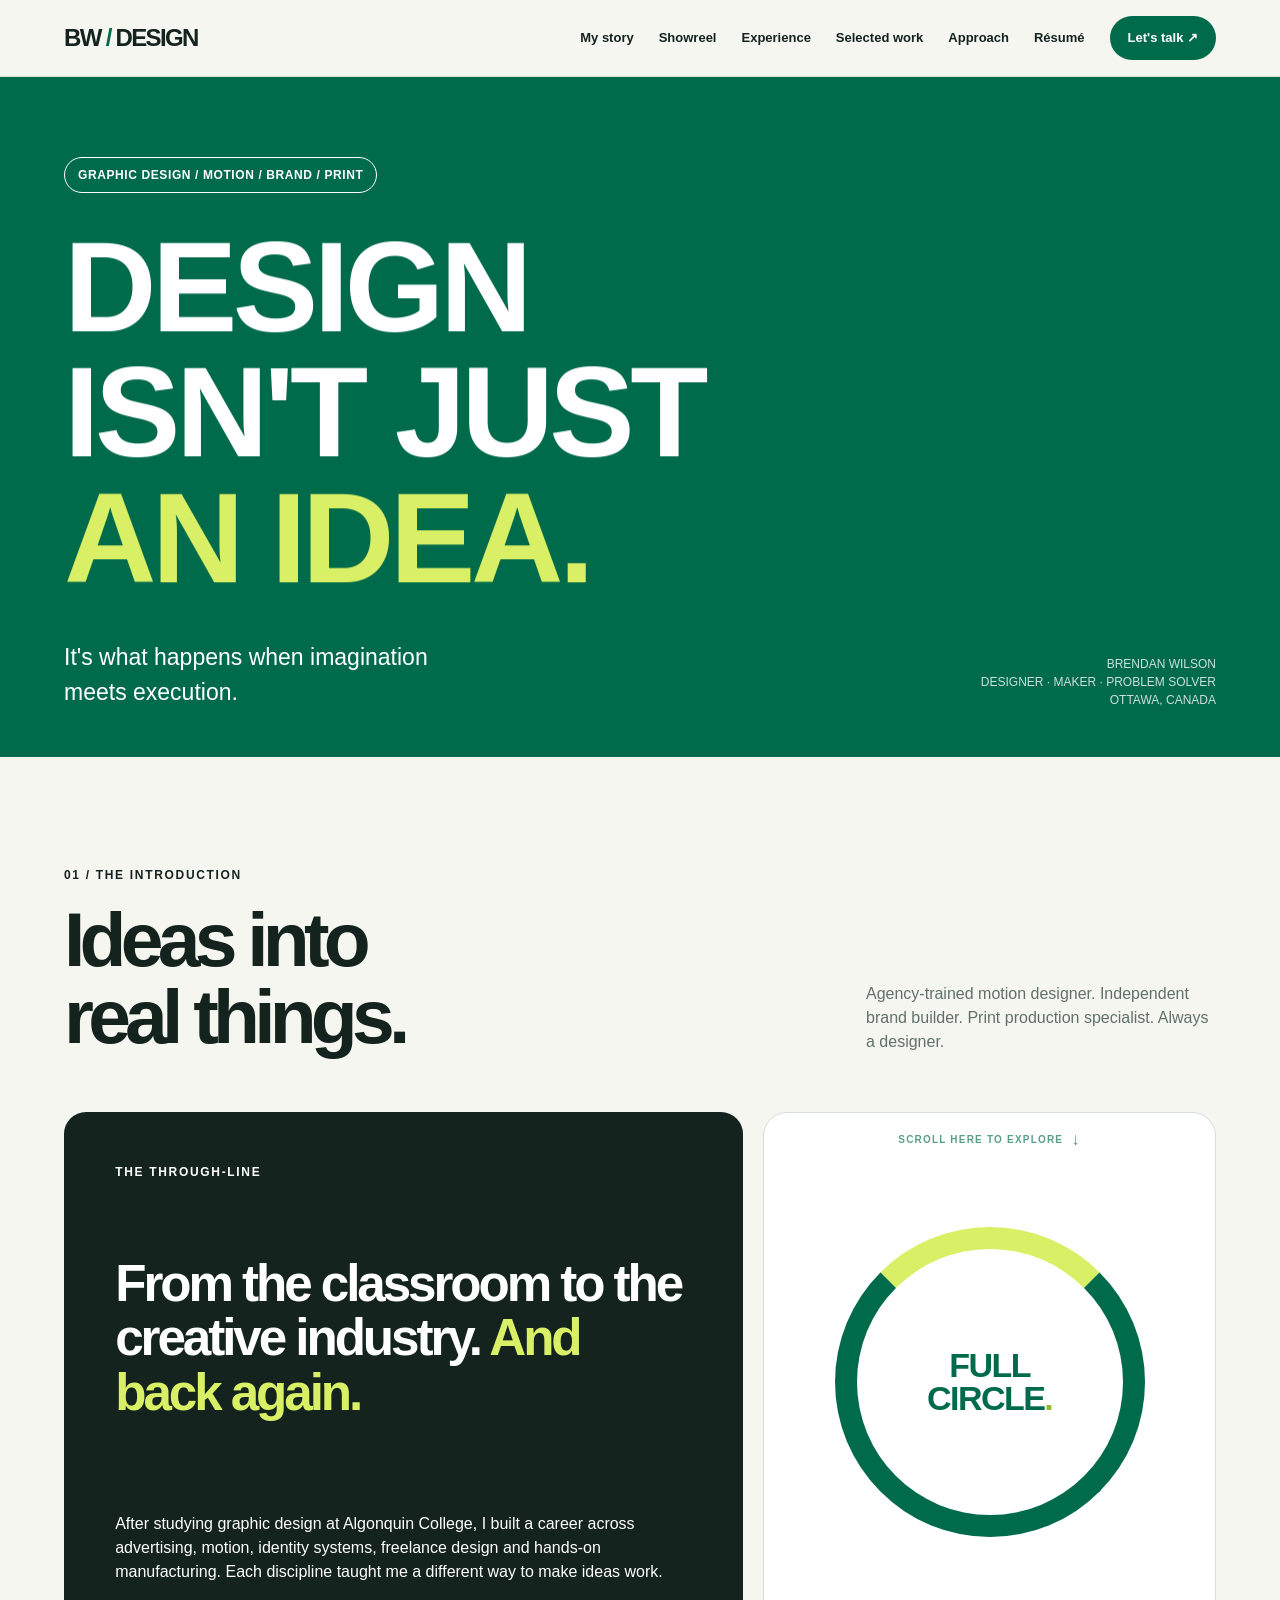
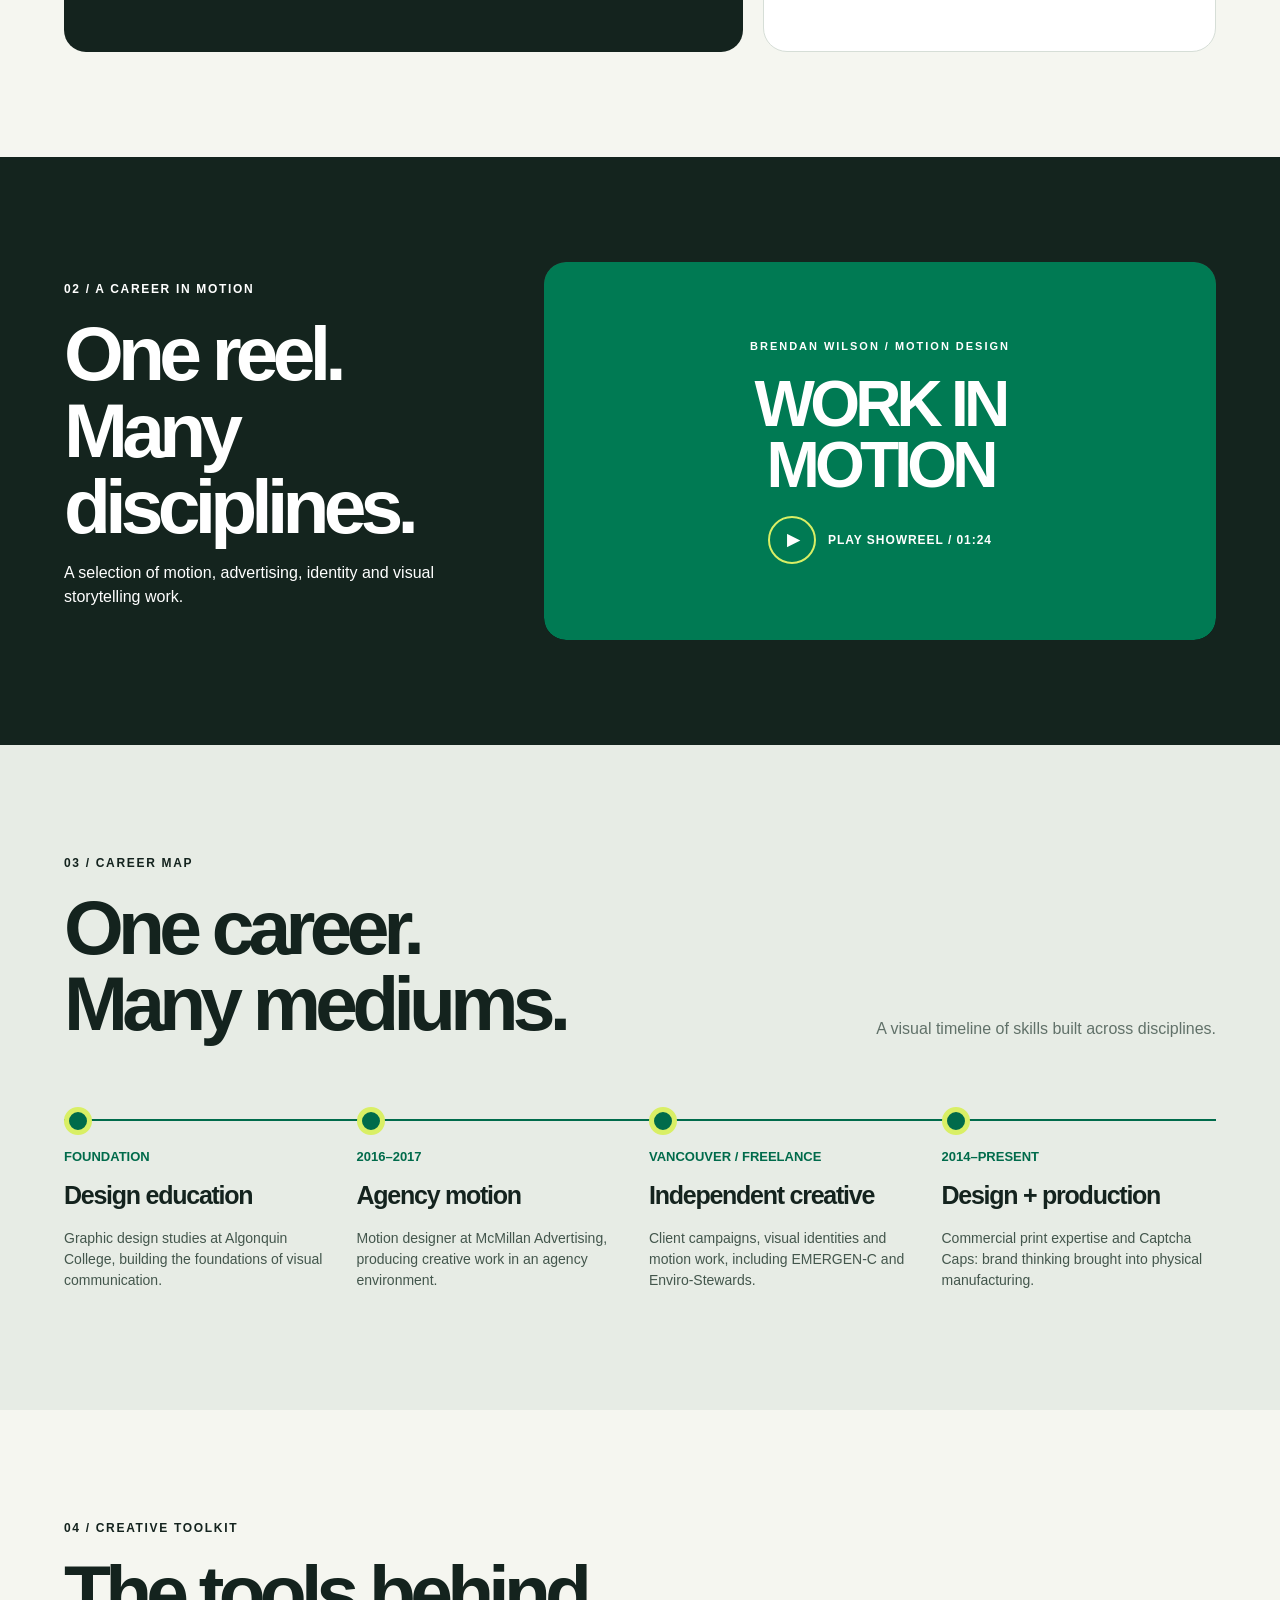
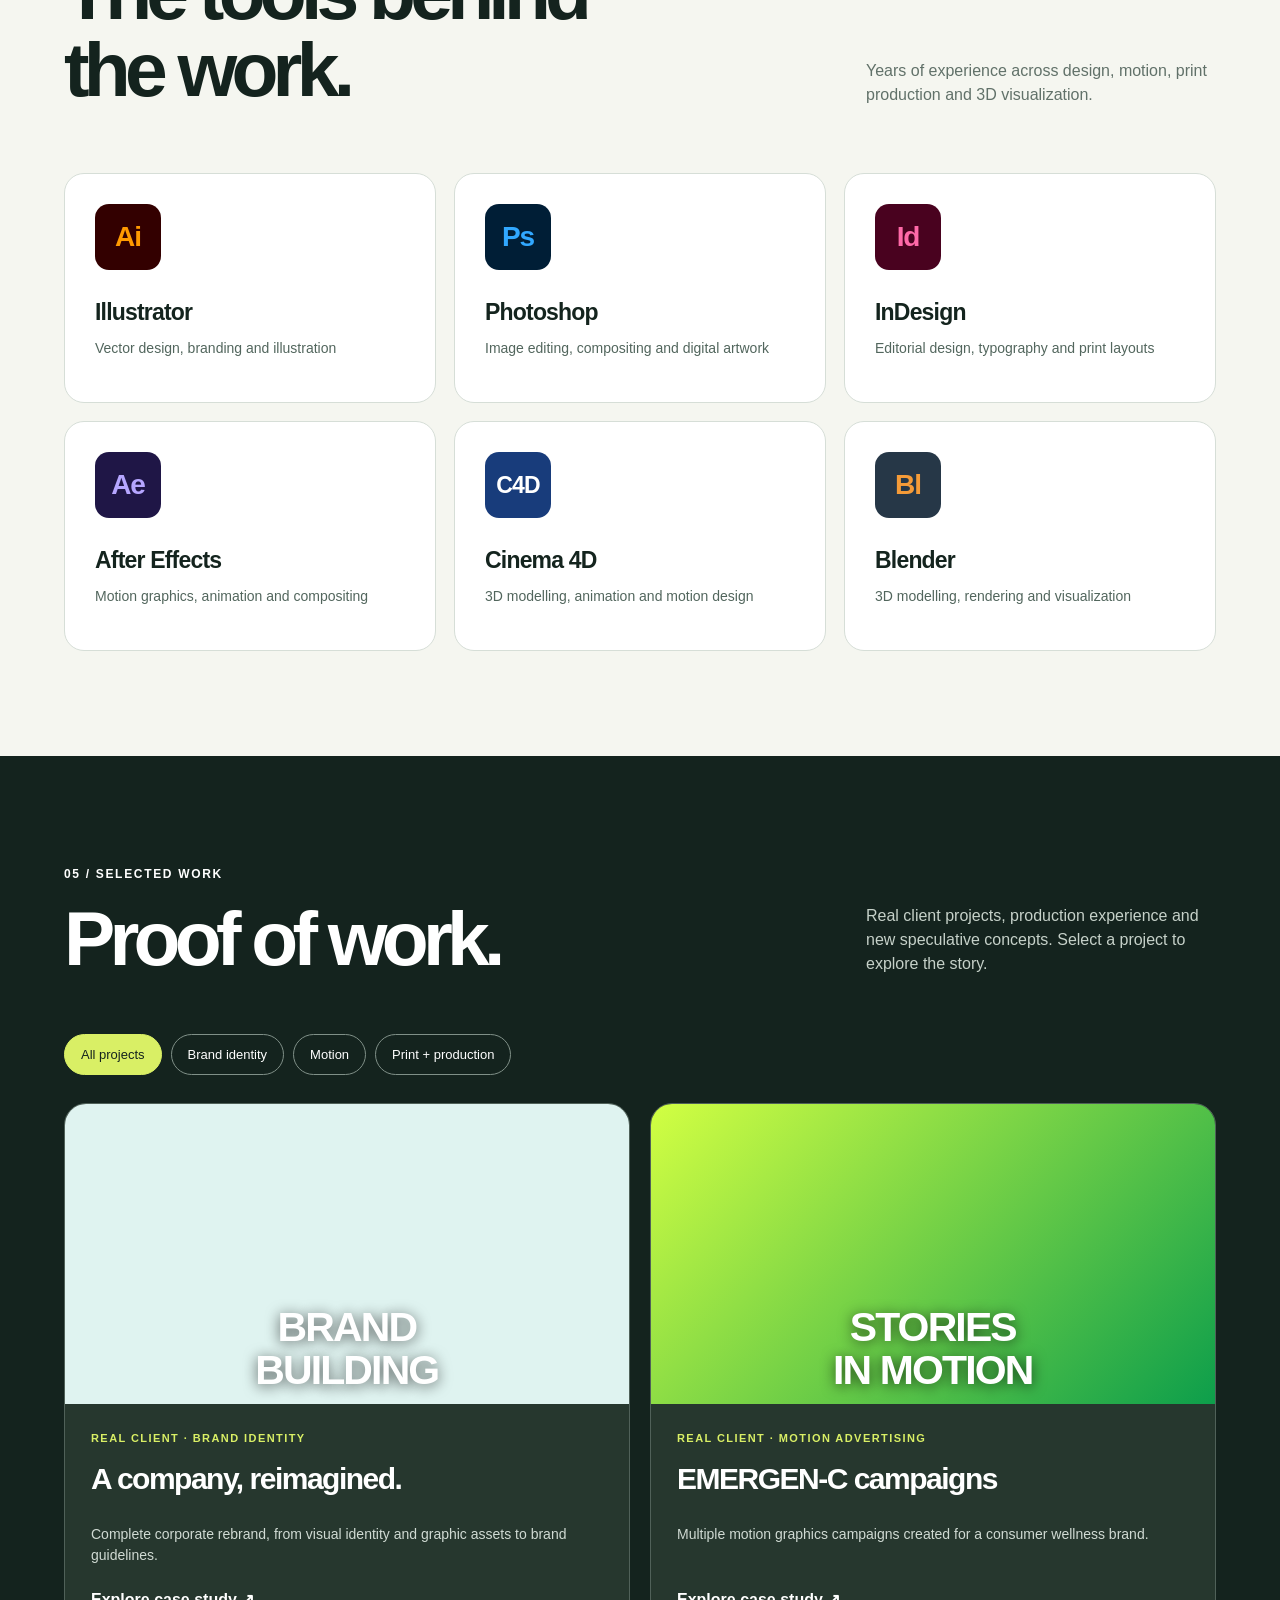
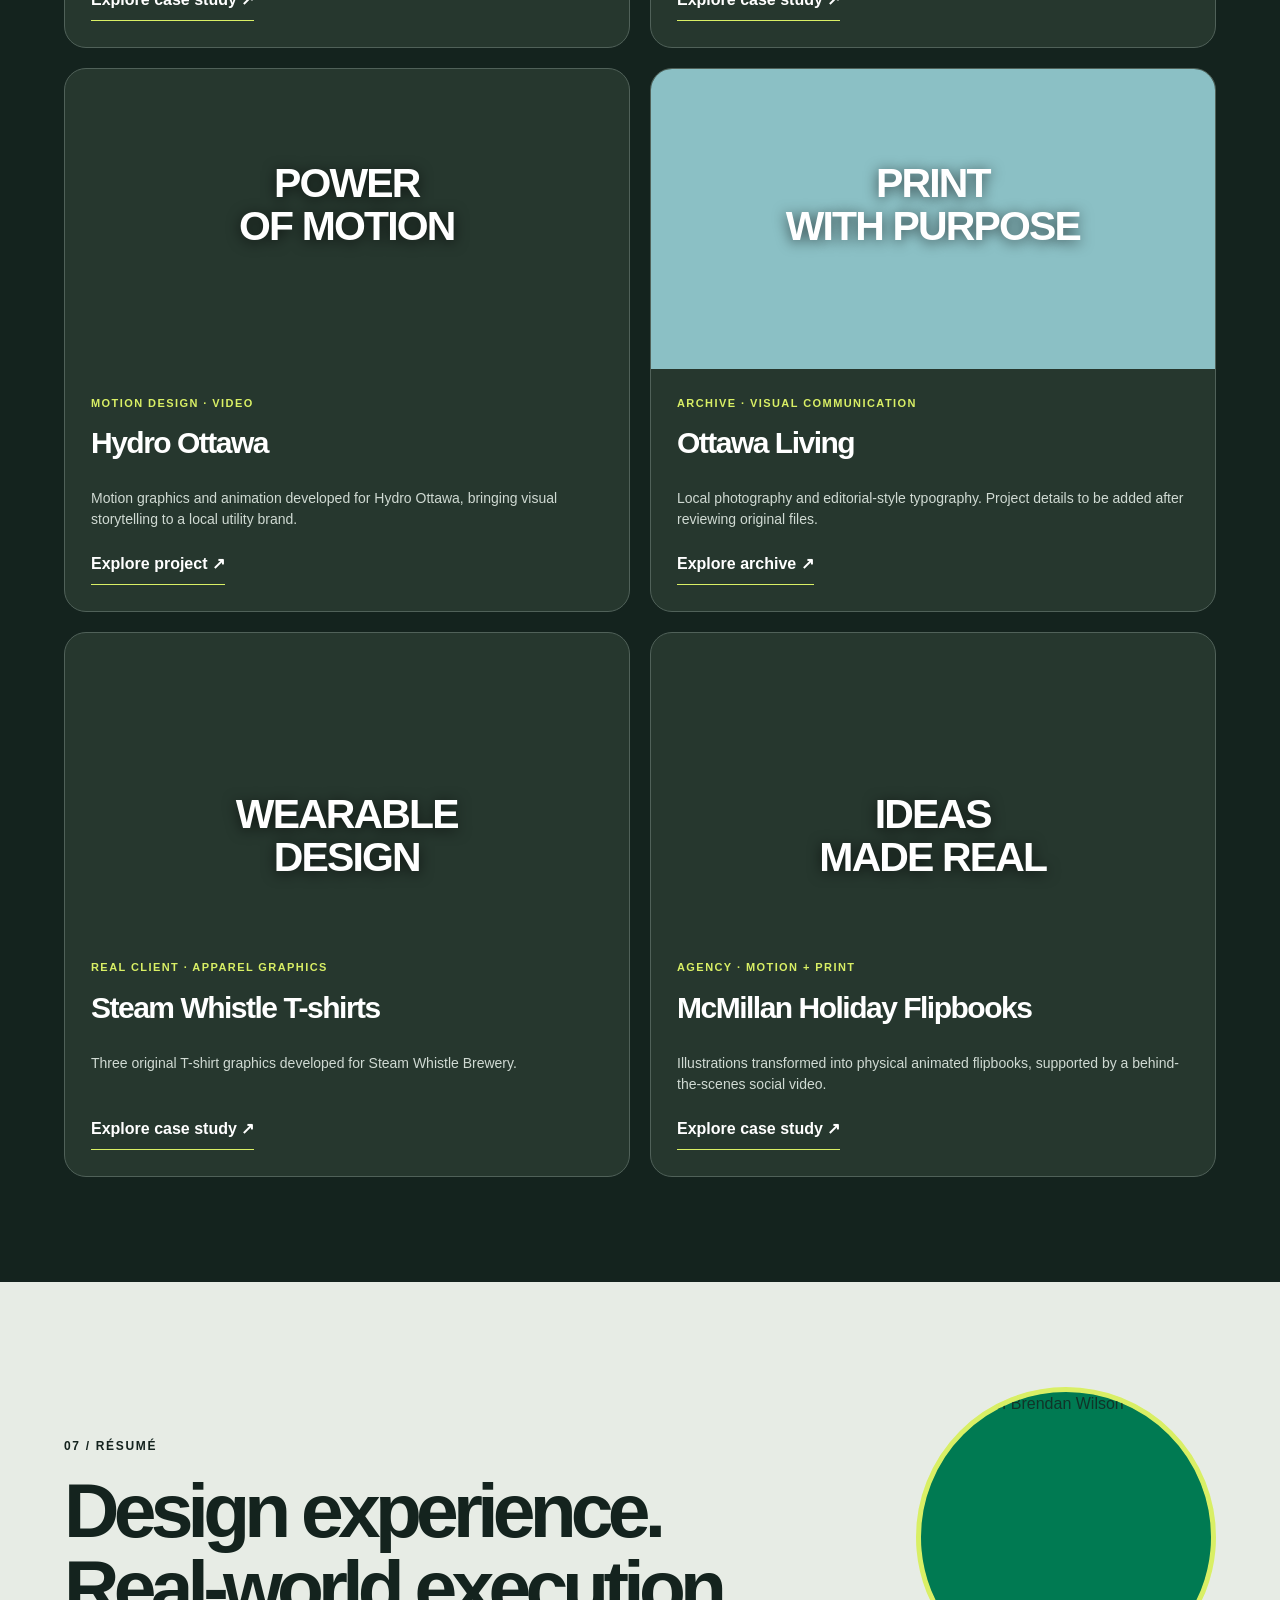
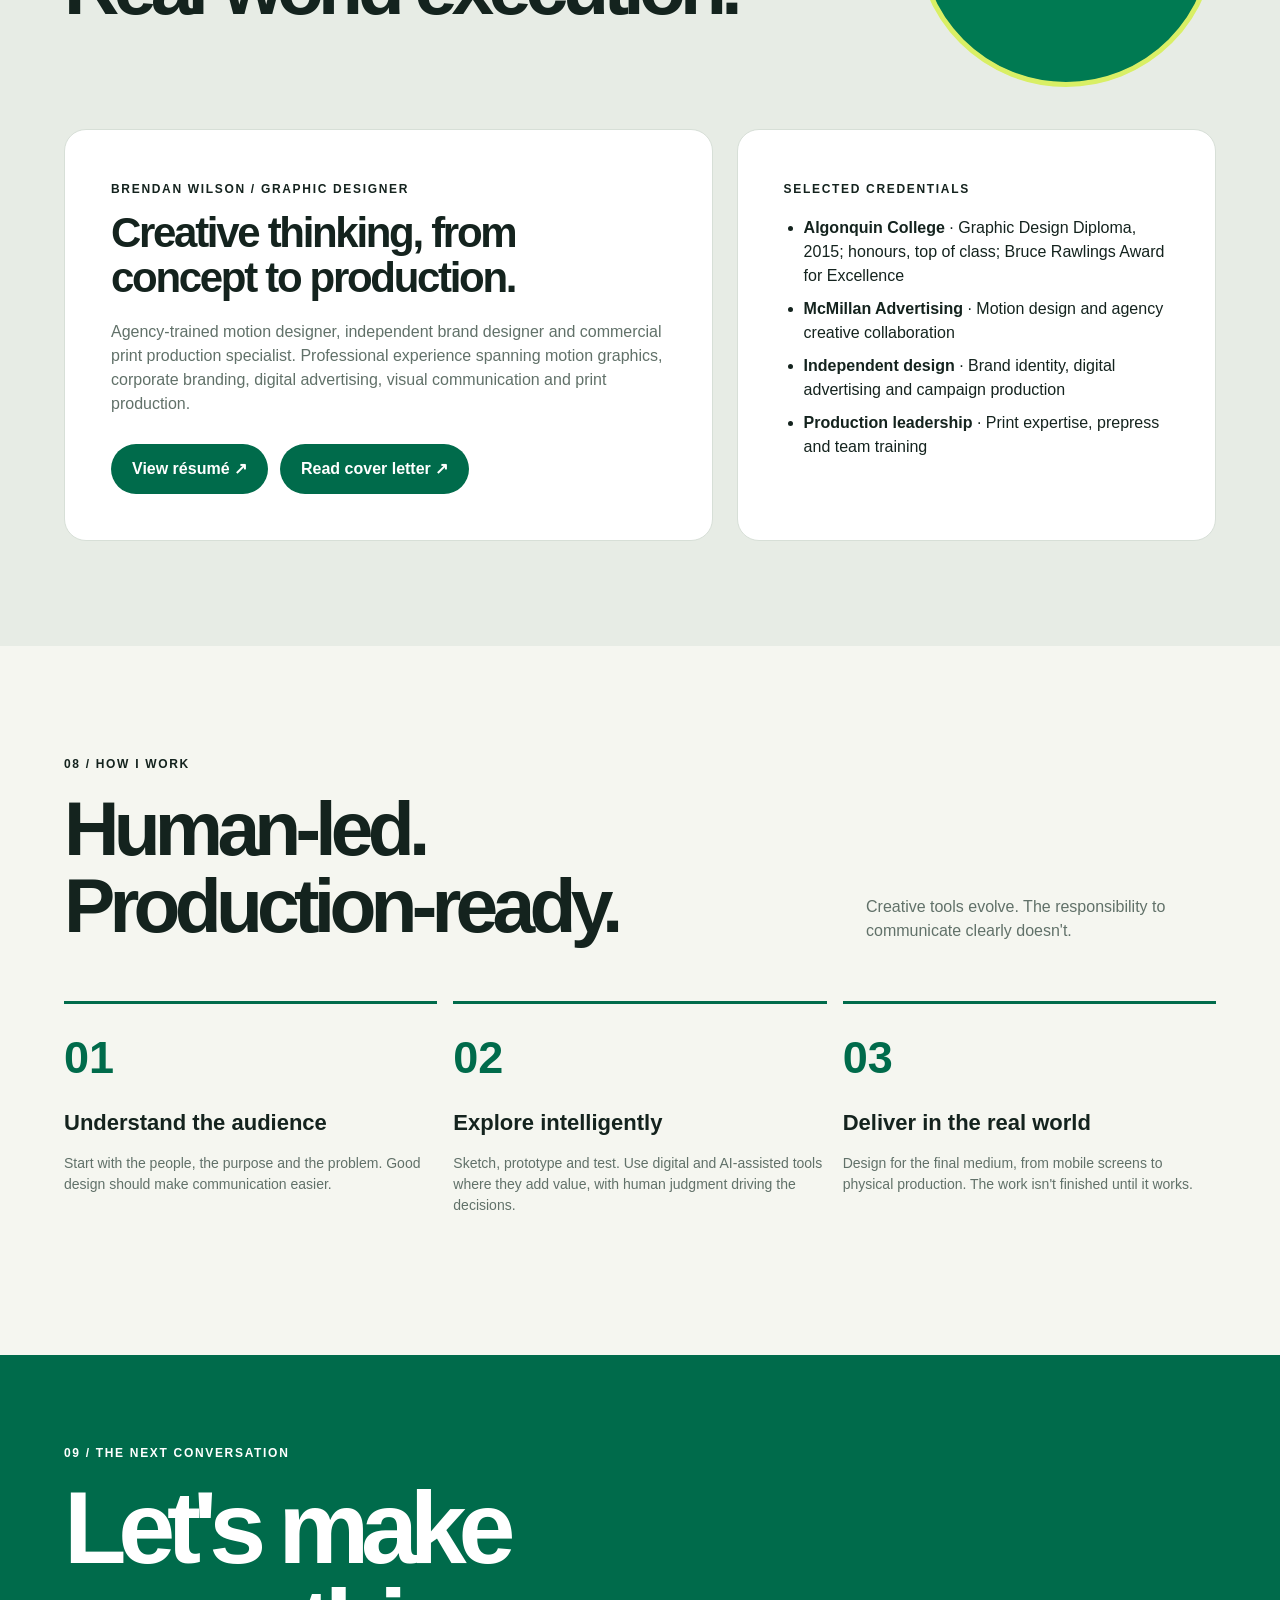
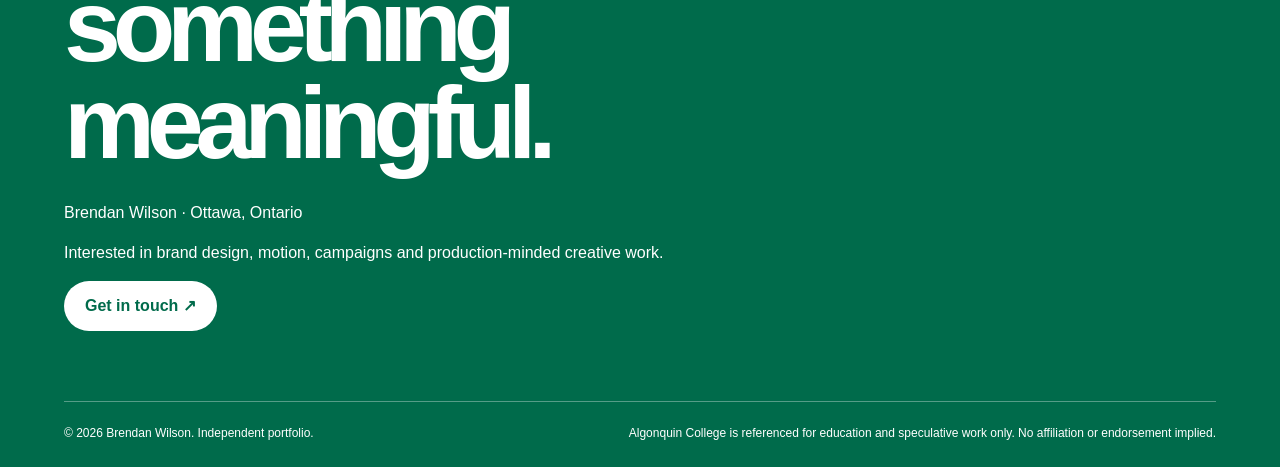
==== index.html @ e52188c5 "Add files via upload" ====
<!DOCTYPE html>
<html lang="en">
 <head>
  <meta charset="utf-8"/>
  <meta content="width=device-width,initial-scale=1" name="viewport"/>
  <meta content="#006b4b" name="theme-color"/>
  <meta content="Brendan Wilson &mdash; graphic design, brand identity, motion and print production portfolio." name="description"/>
  <title>
   Brendan Wilson | Design in Practice
  </title>
  <link href="css/styles.css" rel="stylesheet"/>
 </head>
 <body>
  <a class="skip" href="#main">
   Skip to content
  </a>
  <header>
   <nav aria-label="Main navigation" class="wrap">
    <a class="wordmark" href="#top">
     BW
     <span>
      /
     </span>
     DESIGN
    </a>
    <button aria-controls="navlinks" aria-expanded="false" aria-label="Toggle navigation" class="menu" id="menu">
     ☰
    </button>
    <div class="navlinks" id="navlinks">
     <a href="#story">
      My story
     </a>
     <a href="#showreel">
      Showreel
     </a>
     <a href="#experience">
      Experience
     </a>
     <a href="#portfolio">
      Selected work
     </a>
     <a href="#approach">
      Approach
     </a>
     <a href="#resume">
      R&eacute;sum&eacute;
     </a>
     <a class="navcta" href="#contact">
      Let's talk &nearrow;
     </a>
    </div>
   </nav>
  </header>
  <main id="main">
   <section class="hero" id="top">
    <div class="wrap">
     <div>
      <span class="pill">
       GRAPHIC DESIGN / MOTION / BRAND / PRINT
      </span>
      <h1>
       DESIGN
       <br/>
       ISN'T JUST
       <br/>
       <em>
        AN IDEA.
       </em>
      </h1>
     </div>
     <div class="hero-bottom">
      <p>
       It's what happens when imagination<br>
       meets execution.
      </p>
      <p class="small">
       BRENDAN WILSON
       <br/>
       DESIGNER &middot; MAKER &middot; PROBLEM SOLVER
       <br/>
       OTTAWA, CANADA
      </p>
     </div>
    </div>
   </section>
   <section class="section" id="story">
    <div class="wrap">
     <div class="section-head">
      <div>
       <span class="eyebrow">
        01 / The introduction
       </span>
       <h2>
        Ideas into
        <br/>
        real things.
       </h2>
      </div>
      <p>
       Agency-trained motion designer. Independent brand builder. Print production specialist. Always a designer.
      </p>
     </div>
     <div class="intro-grid">
      <div class="statement">
       <span class="eyebrow">
        THE THROUGH-LINE
       </span>
       <h3>
        From the classroom to the creative industry.
        <strong>
         And back again.
        </strong>
       </h3>
       <p>
        After studying graphic design at Algonquin College, I built a career across advertising, motion, identity systems, freelance design and hands-on manufacturing. Each discipline taught me a different way to make ideas work.
       </p>
      </div>

<!-- FULL CIRCLE / ANIMATED CAREER WHEEL -->

<div class="career-wheel" id="career-wheel">

    
<div class="career-wheel-hint">
  <span>SCROLL HERE TO EXPLORE</span>
  <span aria-hidden="true">↓</span>
</div>


  <div class="career-wheel-graphic">

    <div class="career-wheel-ring" id="career-wheel-ring"></div>

    <div class="career-wheel-centre">
      <span>FULL</span>
      <span>CIRCLE<span class="wheel-dot">.</span></span>
    </div>

  </div>

  <div class="career-wheel-stat stat-one">
    <strong>20+</strong>
    <span>Years in commercial<br>print production</span>
  </div>

  <div class="career-wheel-stat stat-two">
    <strong>10+</strong>
    <span>Years of motion design<br>and visual storytelling</span>
  </div>

  <div class="career-wheel-stat stat-three">
    <strong>360°</strong>
    <span>From creative concept<br>to finished object</span>
  </div>

</div>

     </div>
    </div>
   </section>
   <section class="section reel-section" id="showreel">
    <div class="wrap reel-grid">
     <div>
      <span class="eyebrow">
       02 / A career in motion
      </span>
      <h2>
       One reel.
       <br/>
       Many disciplines.
      </h2>
      <p>
       A selection of motion, advertising, identity and visual<br>
       storytelling work.
      </p>
     </div>


<div class="reel-player" id="reel-player">

  <video
    id="showreel-video"
    controls
    playsinline
    preload="metadata"
  >
    <source src="assets/showreel/showreel.mp4" type="video/mp4">
    Your browser does not support HTML5 video.
  </video>

  <button
    class="reel-cover"
    id="reel-cover"
    type="button"
    aria-label="Play Brendan Wilson showreel"
    onclick="
      const video = document.getElementById('showreel-video');
      video.play();
      this.hidden = true;
    "
  >
    <span class="reel-cover-content">
      <span class="reel-cover-label">
        BRENDAN WILSON / MOTION DESIGN
      </span>

      <span class="reel-cover-title">
        WORK IN<br>
        MOTION
      </span>

      <span class="reel-cover-play">
        <span class="reel-play-icon">▶</span>
        PLAY SHOWREEL / 01:24
      </span>
    </span>
  </button>

</div>


   </section>
   <section class="section timeline" id="experience">
    <div class="wrap">
     <div class="section-head">
      <div>
       <span class="eyebrow">
        03 / Career map
       </span>
       <h2>
        One career.
        <br/>
        Many mediums.
       </h2>
      </div>
      <p>
       A visual timeline of skills built across disciplines.
      </p>
     </div>
     <div class="rail">
      <article class="era">
       <div class="year">
        FOUNDATION
       </div>
       <h3>
        Design education
       </h3>
       <p>
        Graphic design studies at Algonquin College, building the foundations of visual communication.
       </p>
      </article>
      <article class="era">
       <div class="year">
        2016&ndash;2017
       </div>
       <h3>
        Agency motion
       </h3>
       <p>
        Motion designer at McMillan Advertising, producing creative work in an agency environment.
       </p>
      </article>
      <article class="era">
       <div class="year">
        VANCOUVER / FREELANCE
       </div>
       <h3>
        Independent creative
       </h3>
       <p>
        Client campaigns, visual identities and motion work, including EMERGEN-C and Enviro-Stewards.
       </p>
      </article>
      <article class="era">
        <div class="year">
        2014&ndash;PRESENT
        </div>
       <h3>
        Design + production
       </h3>
       <p>
        Commercial print expertise and Captcha Caps: brand thinking brought into physical manufacturing.
       </p>
      </article>
     </div>
    </div>
   </section>

<section class="section" id="toolkit">
  <div class="wrap">

    <div class="section-head">
      <div>
        <span class="eyebrow">04 / Creative toolkit</span>
        <h2>
          The tools behind<br>
          the work.
        </h2>
      </div>

      <p>
        Years of experience across design, motion,
        print production and 3D visualization.
      </p>
    </div>

    <div class="software-grid">

      <div class="software-card">
        <div class="software-icon adobe-ai">Ai</div>
        <h3>Illustrator</h3>
        <p>Vector design, branding and illustration</p>
      </div>

      <div class="software-card">
        <div class="software-icon adobe-ps">Ps</div>
        <h3>Photoshop</h3>
        <p>Image editing, compositing and digital artwork</p>
      </div>

      <div class="software-card">
        <div class="software-icon adobe-id">Id</div>
        <h3>InDesign</h3>
        <p>Editorial design, typography and print layouts</p>
      </div>

      <div class="software-card">
        <div class="software-icon adobe-ae">Ae</div>
        <h3>After Effects</h3>
        <p>Motion graphics, animation and compositing</p>
      </div>

      <div class="software-card">
        <div class="software-icon cinema4d">C4D</div>
        <h3>Cinema 4D</h3>
        <p>3D modelling, animation and motion design</p>
      </div>

      <div class="software-card">
        <div class="software-icon blender">Bl</div>
        <h3>Blender</h3>
        <p>3D modelling, rendering and visualization</p>
      </div>

    </div>

  </div>
</section>

   <section class="section work" id="portfolio">
    <div class="wrap">
     <div class="section-head">
      <div>
       <span class="eyebrow">
        05 / Selected work
       </span>
       <h2>
        Proof of work.
       </h2>
      </div>
      <p>
       Real client projects, production experience and new speculative concepts. Select a project to explore the story.
      </p>
     </div>
     <div aria-label="Filter portfolio" class="filters">
      <button aria-pressed="true" class="filter active" data-filter="all">
       All projects
      </button>
      <button aria-pressed="false" class="filter" data-filter="brand">
       Brand identity
      </button>
      <button aria-pressed="false" class="filter" data-filter="motion">
       Motion
      </button>
      <button aria-pressed="false" class="filter" data-filter="print">
       Print + production
      </button>

     </div>

<div class="projects" id="projects">

  <!-- ENVIRO-STEWARDS -->
  <article aria-label="Open A company, reimagined. case study"
           class="project"
           data-category="brand print"
           data-project="env"
           role="button"
           tabindex="0">

    <div class="art env">
      <div class="giant">
        BRAND<br>
        BUILDING
      </div>
    </div>

    <div class="project-info">
      <span class="type">REAL CLIENT &middot; BRAND IDENTITY</span>
      <h3>A company, reimagined.</h3>
      <p>Complete corporate rebrand, from visual identity and graphic assets to brand guidelines.</p>
      <span class="case-link">Explore case study &nearrow;</span>
    </div>
  </article>

  <!-- ENER-C -->
  <article aria-label="Open EMERGEN-C campaigns case study"
           class="project"
           data-category="motion"
           data-project="em"
           role="button"
           tabindex="0">

    <div class="art em">
      <div class="giant">
        STORIES<br>
        IN MOTION
      </div>
    </div>

    <div class="project-info">
      <span class="type">REAL CLIENT &middot; MOTION ADVERTISING</span>
      <h3>EMERGEN-C campaigns</h3>
      <p>Multiple motion graphics campaigns created for a consumer wellness brand.</p>
      <span class="case-link">Explore case study &nearrow;</span>
    </div>
  </article>

  <!-- HYDRO OTTAWA -->
  <article aria-label="Open Hydro Ottawa case study"
           class="project"
           data-category="motion"
           data-project="hydro"
           role="button"
           tabindex="0">

    <div class="art hydro">
      <div class="giant">
        POWER<br>
        OF MOTION
      </div>
    </div>

    <div class="project-info">
      <span class="type">MOTION DESIGN &middot; VIDEO</span>
      <h3>Hydro Ottawa</h3>
      <p>Motion graphics and animation developed for Hydro Ottawa, bringing visual storytelling to a local utility brand.</p>
      <span class="case-link">Explore project &nearr;</span>
    </div>
  </article>


  </article>

  <!-- OTTAWA LIVING / WAYBRIDGE REALTY -->
  <article aria-label="Open Ottawa Living case study"
           class="project"
           data-category="print"
           data-project="ott"
           role="button"
           tabindex="0">

    <div class="art ott">
      <div class="giant">
        PRINT<br>
        WITH PURPOSE
      </div>
    </div>

    <div class="project-info">
      <span class="type">ARCHIVE &middot; VISUAL COMMUNICATION</span>
      <h3>Ottawa Living</h3>
      <p>Local photography and editorial-style typography. Project details to be added after reviewing original files.</p>
      <span class="case-link">Explore archive &nearrow;</span>
    </div>
  </article>

  <!-- STEAM WHISTLE -->
  <article aria-label="Open Steam Whistle T-shirts case study"
           class="project"
           data-category="print"
           data-project="steam"
           role="button"
           tabindex="0">

    <div class="art steam">
      <div class="giant">
        WEARABLE<br>
        DESIGN
      </div>
    </div>

    <div class="project-info">
      <span class="type">REAL CLIENT &middot; APPAREL GRAPHICS</span>
      <h3>Steam Whistle T-shirts</h3>
      <p>Three original T-shirt graphics developed for Steam Whistle Brewery.</p>
      <span class="case-link">Explore case study &nearrow;</span>
    </div>
  </article>

  <!-- MCMILLAN FLIPBOOKS -->
  <article aria-label="Open McMillan Holiday Flipbooks case study"
           class="project"
           data-category="motion print"
           data-project="flip"
           role="button"
           tabindex="0">

    <div class="art flip">
      <div class="giant">
        IDEAS<br>
        MADE REAL
      </div>
    </div>

    <div class="project-info">
      <span class="type">AGENCY &middot; MOTION + PRINT</span>
      <h3>McMillan Holiday Flipbooks</h3>
      <p>Illustrations transformed into physical animated flipbooks, supported by a behind-the-scenes social video.</p>
      <span class="case-link">Explore case study &nearrow;</span>
    </div>
  </article>

</div>

    </div>
   </section>

<section class="section resume-section" id="resume">
  <div class="wrap">

    <div class="section-head resume-heading">
      <div>
        <span class="eyebrow">07 / Résumé</span>
        <h2>
          Design experience.<br>
          Real-world execution.
        </h2>
      </div>

      <div class="resume-portrait">
        <img
          src="assets/branding/brendan-portrait.png"
          alt="Portrait of Brendan Wilson"
          loading="lazy"
        >
      </div>
    </div>

    <div class="resume-layout">

      <div class="resume-panel">
        <span class="eyebrow">
          BRENDAN WILSON / GRAPHIC DESIGNER
        </span>

        <h3>
          Creative thinking, from concept to production.
        </h3>

        <p>
          Agency-trained motion designer, independent brand
          designer and commercial print production specialist.
          Professional experience spanning motion graphics,
          corporate branding, digital advertising, visual
          communication and print production.
        </p>

        <div class="resume-actions">
        <a
        class="button resume-link"
        href="resume.html"
        >
        View résumé ↗
        </a>

          <button
            class="button cover-letter-trigger"
            type="button"
            id="open-cover-letter"
          >
            Read cover letter ↗
          </button>
        </div>


      </div>

      <div class="resume-panel">
        <span class="eyebrow">SELECTED CREDENTIALS</span>

        <ul>
          <li>
            <strong>Algonquin College</strong>
            · Graphic Design Diploma, 2015; honours,
            top of class; Bruce Rawlings Award for Excellence
          </li>

          <li>
            <strong>McMillan Advertising</strong>
            · Motion design and agency creative collaboration
          </li>

          <li>
            <strong>Independent design</strong>
            · Brand identity, digital advertising
            and campaign production
          </li>

          <li>
            <strong>Production leadership</strong>
            · Print expertise, prepress and team training
          </li>
        </ul>
      </div>

    </div>
  </div>
</section>


<!-- COVER LETTER POPUP -->

<div class="cover-modal" id="cover-modal"
     role="dialog"
     aria-modal="true"
     aria-labelledby="cover-modal-title"
     aria-hidden="true">

  <div class="cover-modal-window">

    <button
      class="cover-modal-close"
      id="close-cover-letter"
      type="button"
      aria-label="Close cover letter">
      &times;
    </button>

    <span class="eyebrow">BRENDAN WILSON / COVER LETTER</span>

    <h2 id="cover-modal-title">
      A full-circle opportunity.
    </h2>

    <div class="cover-modal-body">

      <p><strong>Re: Part-time Graphic Designer, Marketing Department (R177270)</strong></p>

Dear Hiring Committee,<br>
<br>Some opportunities feel like a natural next step. Others feel like coming full circle. The opportunity to return to Algonquin College as a Graphic Designer is both.<br>
<br>I graduated from Algonquin's Graphic Design program in 2015 with honours, finishing at the top of my class and receiving the Bruce Rawlings Award for Excellence. My time at Algonquin helped shape not only my creative abilities but also the way I approach problem-solving, collaboration and design. The possibility of bringing everything I've learned since then back to the college where my career began is genuinely exciting.<br>
<br>Over the past decade, I've built a diverse career spanning graphic design, motion graphics, brand development, digital advertising and commercial print production. At McMillan Advertising, where I was hired following my co-op placement, I worked in a collaborative agency environment developing motion graphics, video content and creative assets for clients including QuickBooks and United Rentals. That experience strengthened my ability to interpret creative briefs, contribute ideas and deliver polished work within a professional marketing environment.<br>
<br>As an independent designer, I've taken projects from initial concept through to final execution. I led the visual rebrand of Enviro-Stewards, developing its identity, supporting materials and brand guidelines to establish a consistent visual language. For EMERGEN-C, I developed and produced digital advertising campaigns involving creative direction, filming, editing, compositing and motion graphics. These projects required more than technical proficiency. They demanded an understanding of audiences, clear communication, visual storytelling and the ability to translate marketing objectives into engaging creative work.<br>
<br>My background in commercial print production adds another dimension to that experience. Having worked extensively with production processes, prepress, materials and fabrication, I understand how design decisions translate into finished products. Whether producing digital assets, promotional materials, signage or print collateral, I bring an appreciation for both creative quality and the practical requirements of execution.<br>
<br>I am proficient in Adobe Illustrator, Photoshop, InDesign and After Effects, with additional experience in Cinema 4D and Blender. More importantly, I understand how to use these tools together to develop cohesive creative solutions across print, digital and multimedia platforms. I recognize the importance of maintaining brand consistency, considering accessibility and adapting visual communication to different audiences and objectives.<br>
<br>What makes this opportunity especially meaningful is the chance to contribute to an institution that had such a positive impact on my own life. I know firsthand what Algonquin can mean to its students. The prospect of creating work that supports student recruitment, strengthens the college's identity and communicates the opportunities available here is something I would approach with real enthusiasm and pride.<br>
<br>I would welcome the opportunity to bring my creative experience, technical knowledge and genuine connection to Algonquin College to your Marketing team.<br>
<br>Thank you for your time and consideration. I look forward to the opportunity to discuss how I can contribute.<br>

      <br><p>Sincerely,<br>Brendan Wilson</p>

    </div>

  </div>
</div>


   <section class="section" id="approach">
    <div class="wrap">
     <div class="section-head">
      <div>
       <span class="eyebrow">
        08 / How I work
       </span>
       <h2>
        Human-led.
        <br/>
        Production-ready.
       </h2>
      </div>
      <p>
       Creative tools evolve. The responsibility to communicate clearly doesn't.
      </p>
     </div>
     <div class="approach">
      <article>
       <b>
        01
       </b>
       <h3>
        Understand the audience
       </h3>
       <p>
        Start with the people, the purpose and the problem. Good design should make communication easier.
       </p>
      </article>
      <article>
       <b>
        02
       </b>
       <h3>
        Explore intelligently
       </h3>
       <p>
        Sketch, prototype and test. Use digital and AI-assisted tools where they add value, with human judgment driving the decisions.
       </p>
      </article>
      <article>
       <b>
        03
       </b>
       <h3>
        Deliver in the real world
       </h3>
       <p>
        Design for the final medium, from mobile screens to physical production. The work isn't finished until it works.
       </p>
      </article>
     </div>
    </div>
   </section>
  </main>
  <footer class="footer" id="contact">
   <div class="wrap">
    <span class="eyebrow">
     09 / The next conversation
    </span>
    <h2>
     Let's make something meaningful.
    </h2>
    <p>
     Brendan Wilson &middot; Ottawa, Ontario
    </p>
    <p>
     Interested in brand design, motion, campaigns and production-minded creative work.
    </p>

    <button
    class="button secondary"
    type="button"
    id="open-contact-card"
    >
    Get in touch &nearr;
    </button>

    <div class="footer-bottom">
     <span>
      &copy;
      <span id="year">
      </span>
      Brendan Wilson. Independent portfolio.
     </span>
     <span>
      Algonquin College is referenced for education and speculative work only. No affiliation or endorsement implied.
     </span>
    </div>
   </div>
  </footer>
 

<!-- FLOATING CONTACT CARD -->
<dialog id="contact-card" class="contact-card">
  <div class="contact-card-inner">

    <button
      type="button"
      class="contact-card-close"
      id="close-contact-card"
      aria-label="Close contact card"
    >
      &times;
    </button>

    <img
      class="contact-card-portrait"
      src="assets/branding/brendan-portrait.png"
      alt="Portrait of Brendan Wilson"
    >

    <span class="contact-card-label">
      LET'S CONNECT
    </span>

    <h2>Brendan Wilson</h2>

    <p class="contact-card-role">
      Graphic Designer / Motion Designer
    </p>

    <div class="contact-card-details">
      <a href="mailto:brendanwilson307@gmail.com">
        brendanwilson307@gmail.com
      </a>

      <a href="tel:+16138643307">
        613-864-3307
      </a>

      <span>Ottawa, Ontario</span>
    </div>

  </div>
</dialog>



<dialog aria-labelledby="dialog-title" class="case-dialog" id="dialog">


   <div class="case-shell">
    <div class="case-topbar">
     <span class="case-brand">
      BW / SELECTED WORK
     </span>
     <span class="case-progress">
      PROJECT CASE STUDY
     </span>
     <button aria-label="Close case study" class="case-close" id="close">
      &times;
      <span>
       Close
      </span>
     </button>
    </div>
    <div id="case-body">
    </div>
    <div class="case-bottom">
     <span>
      BRENDAN WILSON / PORTFOLIO
     </span>
     <button class="case-bottom-close" id="close-bottom">
      Back to selected work &uarr;
     </button>
    </div>
   </div>
  </dialog>
  <script src="data/projects.js">
  </script>
  <script src="js/app.js">
  </script>
 </body>
</html>
---- css/styles.css ----
:root {
    --green: #006b4b;
    --lime: #d9ef65;
    --ink: #14231e;
    --paper: #f5f6f0;
    --white: #fff;
    --muted: #617169;
    --line: #d7dfd7;
    --radius: 22px
}

* {
    box-sizing: border-box
}

html {
    scroll-behavior: smooth
}

body {
    margin: 0;
    background: var(--paper);
    color: var(--ink);
    font-family: Arial, Helvetica, sans-serif;
    line-height: 1.5
}

button,
a {
    font: inherit
}

a {
    color: inherit
}

button {
    cursor: pointer
}

button:focus-visible,
a:focus-visible {
    outline: 3px solid #c59600;
    outline-offset: 4px
}

.skip {
    position: absolute;
    left: -999px;
    top: 10px;
    background: white;
    padding: 12px;
    z-index: 30
}

.skip:focus {
    left: 10px
}

.wrap {
    max-width: 1320px;
    margin: auto;
    padding: 0 clamp(20px, 5vw, 76px)
}

header {
    position: sticky;
    top: 0;
    z-index: 20;
    background: #f5f6f0ed;
    backdrop-filter: blur(16px);
    border-bottom: 1px solid var(--line)
}

nav {
    height: 76px;
    display: flex;
    align-items: center;
    justify-content: space-between;
    gap: 24px
}

.wordmark {
    font-weight: 900;
    letter-spacing: -.07em;
    font-size: 24px;
    text-decoration: none
}

.wordmark span {
    color: var(--green)
}

.navlinks {
    display: flex;
    gap: 25px;
    align-items: center
}

.navlinks a {
    text-decoration: none;
    font-weight: 700;
    font-size: 13px
}

.navlinks a:hover {
    text-decoration: underline
}

.navcta {
    background: var(--green);
    color: white;
    padding: 12px 18px;
    border-radius: 100px
}

.menu {
    display: none;
    background: none;
    border: 0;
    font-size: 24px
}

.eyebrow {
    font-weight: 800;
    font-size: 12px;
    text-transform: uppercase;
    letter-spacing: .14em
}

.hero {
    background: var(--green);
    color: white;
    overflow: hidden;
    position: relative
}

.hero .wrap {
    min-height: 680px;
    display: flex;
    flex-direction: column;
    justify-content: space-between;
    padding-top: 80px;
    padding-bottom: 50px;
    position: relative
}


/* Decorative oversized logo in hero background */

.hero::after {
  content: "";
  position: absolute;

  /* Position and size */
  right: -220px;
  top: 10px;
  width: min(75vw, 1000px);
  aspect-ratio: 1;

  /* Your logo */
  background-image: url("../assets/branding/logo.svg");
  background-repeat: no-repeat;
  background-position: center;
  background-size: contain;

  /* Subtle watermark treatment */
  opacity: 0.08;

  /* Keep it behind the text */
  pointer-events: none;
}


.hero h1 {
  font-family: Arial, Helvetica, sans-serif;
  font-size: clamp(60px, 10vw, 154px);
  font-weight: 900;

  /* Typography */
  letter-spacing: -0.035em;
  line-height: 0.98;
  font-kerning: normal;

  /* Layout */
  margin: 28px 0 35px;
  max-width: 1050px;
}




.hero h1 em {
    font-style: normal;
    color: var(--lime)
}

.hero-bottom {
    display: flex;
    justify-content: space-between;
    align-items: end;
    gap: 40px;
    position: relative;
    z-index: 1
}

.hero-bottom p {
    max-width: 520px;
    font-size: clamp(17px, 2vw, 23px);
    margin: 0
}

.hero .small {
    font-size: 12px;
    opacity: .8;
    max-width: 260px;
    text-align: right
}

.pill {
    display: inline-flex;
    align-items: center;
    border: 1px solid currentColor;
    border-radius: 50px;
    padding: 8px 13px;
    font-size: 12px;
    font-weight: 800;
    letter-spacing: .05em
}

.section {
    padding: 105px 0
}

.section-head {
    display: flex;
    justify-content: space-between;
    align-items: end;
    gap: 20px;
    margin-bottom: 42px
}

.section h2 {
    font-size: clamp(42px, 6vw, 82px);
    letter-spacing: -.075em;
    line-height: 1;
    margin: 15px 0
}

.section-head p {
    max-width: 350px;
    color: var(--muted)
}

.intro-grid {
    display: grid;
    grid-template-columns: 1.2fr .8fr;
    gap: 20px
}

.statement {
    background: var(--ink);
    color: white;
    border-radius: var(--radius);
    padding: clamp(25px, 4vw, 55px);
    min-height: 400px;
    display: flex;
    flex-direction: column;
    justify-content: space-between
}

.statement h3 {
    font-size: clamp(32px, 4vw, 55px);
    line-height: 1.06;
    letter-spacing: -.06em;
    margin: 0
}

.statement strong {
    color: var(--lime)
}

.fact-stack {
    display: grid;
    gap: 20px
}

.fact {
    background: white;
    border: 1px solid var(--line);
    border-radius: var(--radius);
    padding: 28px;
    display: flex;
    justify-content: space-between;
    align-items: center;
    gap: 20px
}

.fact b {
    font-size: clamp(38px, 5vw, 62px);
    letter-spacing: -.07em;
    color: var(--green)
}

.fact span {
    font-size: 13px;
    font-weight: 700;
    max-width: 140px
}

.timeline {
    background: #e7ece5
}

.rail {
    position: relative;
    display: grid;
    grid-template-columns: repeat(4, 1fr);
    gap: 18px
}

.rail:before {
    content: "";
    position: absolute;
    top: 16px;
    left: 0;
    right: 0;
    height: 2px;
    background: var(--green)
}

.era {
    position: relative;
    padding-top: 48px
}

.era:before {
    content: "";
    position: absolute;
    top: 8px;
    left: 0;
    width: 18px;
    height: 18px;
    background: var(--green);
    border: 5px solid var(--lime);
    border-radius: 50%;
    z-index: 1
}

.era .year {
    color: var(--green);
    font-weight: 900;
    font-size: 13px
}

.era h3 {
    font-size: 25px;
    letter-spacing: -.05em;
    margin: 10px 0
}

.era p {
    font-size: 14px;
    color: #43564c
}

.capabilities {
    display: grid;
    grid-template-columns: repeat(4, 1fr);
    gap: 12px
}

.cap {
    background: white;
    border: 1px solid var(--line);
    border-radius: 18px;
    padding: 22px;
    min-height: 180px;
    display: flex;
    flex-direction: column;
    justify-content: space-between
}

.cap .glyph {
    font-size: 32px;
    color: var(--green);
    font-weight: 900
}

.cap h3 {
    margin: 0;
    font-size: 19px
}

.cap p {
    font-size: 12px;
    color: var(--muted);
    margin: 5px 0 0
}

.work {
    background: var(--ink);
    color: white
}

.work .section-head p {
    color: #c6d1c9
}

.filters {
    display: flex;
    flex-wrap: wrap;
    gap: 9px;
    margin: 0 0 28px
}

.filter {
    border: 1px solid #809088;
    background: transparent;
    color: white;
    padding: 10px 16px;
    border-radius: 100px;
    font-size: 13px
}

.filter.active,
.filter:hover {
    background: var(--lime);
    color: var(--ink);
    border-color: var(--lime)
}

.projects {
    display: grid;
    grid-template-columns: repeat(2, minmax(0, 1fr));
    gap: 20px
}

.project {
    border: 1px solid #506159;
    background: #26372e;
    border-radius: 22px;
    overflow: hidden;
    display: flex;
    flex-direction: column;
    min-width: 0
}

.project[hidden] {
    display: none
}

.art {
    height: 300px;
    position: relative;
    display: flex;
    align-items: center;
    justify-content: center;
    overflow: hidden
}

.art .giant {
    font-size: clamp(46px, 7vw, 90px);
    font-weight: 900;
    letter-spacing: -.08em;
    line-height: .95;
    max-width: 90%;
    text-align: center
}

.art.env {
    background: #dff3f0;
    color: #087d91
}

.art.env .giant span {
    color: #21ad8b
}

.art.em {
    background: linear-gradient(135deg, #d2ff42, #0d9e4b);
    color: #064d38
}

.art.em .giant {
    transform: rotate(-8deg)
}

.art.mc {
    background: #ecf0e9;
    color: #14231e
}

.art.mc .giant {
    font-size: 65px
}

.art.capart {
    background: radial-gradient(circle at 30% 20%, #525d4e, #101b18 65%);
    color: #e6e3d5
}

.art.spec {
    background: var(--lime);
    color: var(--green)
}

.art.spec:before {
    content: "";
    position: absolute;
    border: 55px solid #006b4b18;
    border-radius: 50%;
    width: 330px;
    height: 330px;
    right: -120px;
    top: -100px
}

.art.ott {
    background: #8bc0c5;
    color: #fff
}

.project-info {
    padding: 26px;
    display: flex;
    flex: 1;
    flex-direction: column
}

.project-info .type {
    font-size: 11px;
    text-transform: uppercase;
    letter-spacing: .13em;
    color: var(--lime);
    font-weight: 800
}

.project-info h3 {
    font-size: 30px;
    letter-spacing: -.05em;
    margin: 9px 0
}

.project-info p {
    color: #d0dad3;
    font-size: 14px;
    flex: 1
}

.project-info button {
    align-self: flex-start;
    background: none;
    border: 0;
    border-bottom: 1px solid var(--lime);
    padding: 8px 0;
    color: white;
    font-weight: 800
}

.project-info button:hover {
    color: var(--lime)
}

.feature {
    background: var(--lime);
    padding: 70px 0
}

.feature-grid {
    display: grid;
    grid-template-columns: 1fr 1fr;
    gap: 50px;
    align-items: center
}

.feature h2 {
    font-size: clamp(44px, 6vw, 85px);
    letter-spacing: -.08em;
    line-height: 1;
    margin: 20px 0
}

.feature p {
    max-width: 500px
}

.feature-card {
    background: var(--green);
    color: white;
    padding: 45px;
    border-radius: 25px;
    min-height: 370px;
    display: flex;
    flex-direction: column;
    justify-content: space-between;
    transform: rotate(3deg);
    box-shadow: 15px 15px 0 #103f3029
}

.feature-card .huge {
    font-size: clamp(65px, 9vw, 130px);
    letter-spacing: -.09em;
    line-height: .9;
    font-weight: 900
}

.feature-card .huge span {
    color: var(--lime)
}

.button {
    display: inline-block;
    border-radius: 50px;
    padding: 13px 21px;
    background: var(--green);
    color: white;
    text-decoration: none;
    font-weight: 800;
    border: 0
}

.button.secondary {
    background: white;
    color: var(--green)
}

.approach {
    display: grid;
    grid-template-columns: repeat(3, 1fr);
    gap: 16px
}

.approach article {
    border-top: 3px solid var(--green);
    padding: 20px 0
}

.approach b {
    font-size: 45px;
    color: var(--green)
}

.approach h3 {
    font-size: 22px;
    margin: 15px 0 6px
}

.approach p {
    color: var(--muted);
    font-size: 14px
}

.footer {
    background: var(--green);
    color: white;
    padding: 85px 0 25px
}

.footer h2 {
    font-size: clamp(48px, 8vw, 110px);
    letter-spacing: -.08em;
    line-height: .95;
    max-width: 850px;
    margin: 15px 0 30px
}

.footer-bottom {
    display: flex;
    justify-content: space-between;
    gap: 20px;
    border-top: 1px solid #ffffff55;
    margin-top: 70px;
    padding-top: 22px;
    font-size: 12px
}

.dialog {
    border: 0;
    padding: 0;
    width: min(850px, calc(100% - 24px));
    max-height: 90vh;
    border-radius: 22px;
    background: white;
    color: var(--ink)
}

.dialog::backdrop {
    background: #071811c9;
    backdrop-filter: blur(5px)
}

.dialog-inner {
    padding: clamp(22px, 5vw, 55px)
}

.dialog h2 {
    font-size: clamp(35px, 6vw, 66px);
    line-height: 1;
    letter-spacing: -.07em;
    margin: 12px 0 22px
}

.dialog p {
    color: #46584d
}

.dialog .close {
    float: right;
    border: 0;
    background: #e8eee7;
    border-radius: 100px;
    width: 40px;
    height: 40px;
    font-size: 22px
}

.dialog .tag {
    display: inline-block;
    background: #e5eee7;
    color: var(--green);
    padding: 6px 12px;
    border-radius: 100px;
    margin: 3px;
    font-size: 12px;
    font-weight: 700
}

.dialog .note {
    border-left: 4px solid var(--green);
    padding: 14px 18px;
    background: #f0f5ef;
    margin-top: 20px;
    font-size: 14px
}

.dialog .mock {
    height: 220px;
    background: #dce9df;
    display: grid;
    place-items: center;
    border-radius: 14px;
    font-size: 20px;
    font-weight: 800;
    color: var(--green);
    text-align: center;
    padding: 20px
}

.sr {
    position: absolute;
    width: 1px;
    height: 1px;
    padding: 0;
    margin: -1px;
    overflow: hidden;
    clip: rect(0, 0, 0, 0);
    white-space: nowrap;
    border: 0
}

@media(max-width:850px) {
    .navlinks {
        display: none;
        position: absolute;
        top: 76px;
        left: 0;
        right: 0;
        background: var(--paper);
        padding: 24px;
        flex-direction: column;
        align-items: stretch;
        border-bottom: 1px solid var(--line)
    }

    .navlinks.open {
        display: flex
    }

    .menu {
        display: block
    }

    .intro-grid,
    .feature-grid {
        grid-template-columns: 1fr
    }

    .rail {
        grid-template-columns: repeat(2, 1fr)
    }

    .rail:before {
        display: none
    }

    .era:before {
        top: 7px
    }

    .capabilities {
        grid-template-columns: repeat(2, 1fr)
    }
}

@media(max-width:600px) {
    .hero .wrap {
        min-height: 620px;
        padding-top: 75px
    }

    .hero h1 {
        font-size: clamp(55px, 15vw, 95px)
    }

    .hero-bottom {
        align-items: start;
        flex-direction: column
    }

    .hero .small {
        text-align: left
    }

    .section {
        padding: 70px 0
    }

    .section-head {
        align-items: start;
        flex-direction: column
    }

    .projects,
    .rail,
    .approach {
        grid-template-columns: 1fr
    }

    .capabilities {
        grid-template-columns: 1fr 1fr
    }

    .art {
        height: 245px
    }

    .footer-bottom {
        flex-direction: column
    }

    .fact {
        padding: 20px
    }

    .feature-card {
        min-height: 300px;
        transform: none
    }
}

@media(prefers-reduced-motion:reduce) {
    html {
        scroll-behavior: auto
    }

    *,
    *:before,
    *:after {
        animation: none !important;
        transition: none !important
    }
}



/* Added to the original V1 design: scroll-linked, reversible parallax. */
.art .giant {
    will-change: transform;
    position: relative;
    z-index: 1
}

.hero h1,
.hero-bottom,
.feature-card {
    will-change: transform
}

@media(prefers-reduced-motion:reduce) {

    .art .giant,
    .hero h1,
    .hero-bottom,
    .feature-card {
        will-change: auto;
        transform: none !important
    }
}



/* Resume, media galleries and optional showreel */
.resume-section {
    background: #e7ece5
}

.resume-layout {
    display: grid;
    grid-template-columns: 1.15fr .85fr;
    gap: 24px;
    align-items: stretch
}

.resume-panel {
    background: white;
    border: 1px solid var(--line);
    border-radius: var(--radius);
    padding: clamp(25px, 4vw, 46px)
}

.resume-panel h3 {
    font-size: clamp(28px, 4vw, 42px);
    line-height: 1.08;
    letter-spacing: -.055em;
    margin: 10px 0 20px
}

.resume-panel p {
    color: var(--muted)
}

.resume-panel ul {
    padding-left: 20px
}

.resume-panel li {
    margin: 9px 0
}

.resume-actions {
    display: flex;
    gap: 12px;
    flex-wrap: wrap;
    margin-top: 28px
}

.resume-link {
    display: inline-flex;
    align-items: center;
    gap: 9px;
    text-decoration: none
}

.resume-link.outline {
    background: transparent;
    color: var(--green);
    border: 2px solid var(--green)
}

.resume-note {
    font-size: 12px;
    color: var(--muted);
    margin-top: 20px
}

.reel-section {
    background: #e7ece5
}

.reel-grid {
    display: grid;
    grid-template-columns: .8fr 1.2fr;
    gap: 32px;
    align-items: center
}

.reel-player {
    background: var(--ink);
    border-radius: var(--radius);
    overflow: hidden;
    aspect-ratio: 16/9;
    display: grid;
    place-items: center;
    color: white
}

.reel-player video {
    width: 100%;
    height: 100%;
    object-fit: contain
}

.reel-placeholder {
    padding: 32px;
    text-align: center
}

.reel-placeholder b {
    display: block;
    font-size: clamp(30px, 5vw, 70px);
    letter-spacing: -.06em
}

.media-gallery {
    display: grid;
    gap: 14px;
    margin: 18px 0
}

.media-gallery img,
.media-gallery video {
    display: block;
    width: 100%;
    max-height: 540px;
    object-fit: contain;
    border-radius: 14px;
    background: #e9eeea
}

.media-gallery figure {
    margin: 0
}

.media-gallery figcaption {
    font-size: 12px;
    color: var(--muted);
    margin-top: 6px
}

.media-empty {
    border: 2px dashed #b3c6b8;
    border-radius: 14px;
    padding: 24px;
    color: var(--muted);
    font-size: 14px
}

.project-info button:focus-visible {
    outline-color: var(--lime)
}

.project {
    transition: transform .2s ease, box-shadow .2s ease
}

.project:hover {
    transform: translateY(-5px);
    box-shadow: 0 16px 30px #0003
}

.art img {
    width: 100%;
    height: 100%;
    object-fit: cover;
    position: absolute;
    inset: 0
}

.art.has-image {
    background: #dce9df
}

.project-info .type {
    line-height: 1.5
}

@media(max-width:850px) {

    .resume-layout,
    .reel-grid {
        grid-template-columns: 1fr
    }
}

@media(prefers-reduced-motion:reduce) {
    .project {
        transition: none
    }

    .project:hover {
        transform: none
    }
}




/* Full project case study experience */
.project {
    cursor: pointer;
    transition: transform .2s ease, border-color .2s ease, box-shadow .2s ease
}

.project:hover {
    transform: translateY(-5px);
    border-color: var(--lime);
    box-shadow: 0 16px 32px #0003
}

.project:focus-visible {
    outline: 3px solid var(--lime);
    outline-offset: 5px
}

.project .case-link {
    align-self: flex-start;
    display: inline-block;
    border-bottom: 1px solid var(--lime);
    padding: 8px 0;
    color: white;
    font-weight: 800
}

.project:hover .case-link {
    color: var(--lime)
}

.case-dialog {
    position: fixed;
    inset: 0;
    width: 100vw;
    max-width: none;
    height: 100dvh;
    max-height: none;
    margin: 0;
    padding: 0;
    border: 0;
    background: #f5f6f0;
    color: var(--ink);
    overflow-y: auto;
    overscroll-behavior: contain
}

.case-dialog::backdrop {
    background: #071811e8
}

.case-shell {
    min-height: 100%;
    display: flex;
    flex-direction: column
}

.case-topbar {
    position: sticky;
    top: 0;
    z-index: 10;
    min-height: 70px;
    padding: 12px clamp(20px, 5vw, 90px);
    display: flex;
    align-items: center;
    justify-content: space-between;
    gap: 20px;
    background: #f5f6f0f2;
    backdrop-filter: blur(14px);
    border-bottom: 1px solid var(--line)
}

.case-brand {
    font-weight: 900;
    letter-spacing: -.045em
}

.case-progress {
    font-size: 11px;
    font-weight: 800;
    letter-spacing: .14em;
    color: var(--green)
}

.case-close,
.case-bottom-close {
    background: var(--ink);
    color: white;
    border: 0;
    border-radius: 100px;
    padding: 11px 17px;
    font-weight: 800
}

.case-close {
    display: flex;
    align-items: center;
    gap: 8px;
    font-size: 20px
}

.case-close span {
    font-size: 13px
}

.case-wrap {
    max-width: 1260px;
    margin: auto;
    padding-left: clamp(20px, 5vw, 80px);
    padding-right: clamp(20px, 5vw, 80px)
}

.case-hero {
    padding: clamp(60px, 8vw, 125px) 0 50px
}

.case-hero h2 {
    font-size: clamp(50px, 9vw, 124px);
    letter-spacing: -.085em;
    line-height: .94;
    margin: 20px 0 30px;
    max-width: 1120px
}

.case-deck {
    font-size: clamp(19px, 2.3vw, 28px);
    max-width: 850px;
    color: #43584d;
    line-height: 1.4
}

.case-kicker {
    font-size: 12px;
    letter-spacing: .16em;
    font-weight: 900;
    color: var(--green)
}

.case-hero-meta {
    display: flex;
    flex-wrap: wrap;
    gap: 12px;
    margin-top: 36px
}

.case-chip {
    border: 1px solid #bacbbf;
    border-radius: 100px;
    padding: 8px 14px;
    font-size: 12px;
    font-weight: 800
}

.case-visual {
    margin: 0
}

.case-visual img,
.case-visual video {
    width: 100%;
    display: block;
    object-fit: cover
}

.case-visual img {
    height: auto
}

.case-visual figcaption {
    padding: 12px 0 0;
    font-size: 12px;
    color: var(--muted)
}

.case-hero-image {
    background: #d9e9de
}


.case-hero-image img {
  display: block;
  width: 100%;
  height: auto;
  max-height: none;
  object-fit: contain;
  aspect-ratio: auto;
}


.case-band {
    background: var(--ink);
    color: white;
    margin-top: 0;
    padding: 80px 0
}

.case-band .case-kicker {
    color: var(--lime)
}

.case-two {
    display: grid;
    grid-template-columns: .7fr 1.3fr;
    gap: clamp(24px, 7vw, 100px);
    align-items: start
}

.case-two h3,
.case-section h3 {
    font-size: clamp(35px, 5vw, 64px);
    line-height: 1.04;
    letter-spacing: -.065em;
    margin: 10px 0 24px
}

.case-two p,
.case-section p {
    font-size: clamp(16px, 1.5vw, 19px);
    line-height: 1.75;
    max-width: 750px
}

.case-section {
    padding: clamp(70px, 8vw, 120px) 0
}

.case-section.alt {
    background: #e7ece5
}

.case-section .section-intro {
    max-width: 740px;
    margin-bottom: 40px
}

.case-grid {
    display: grid;
    grid-template-columns: repeat(2, minmax(0, 1fr));
    gap: 20px
}

.case-grid figure {
    min-width: 0
}

.case-grid figure.wide {
    grid-column: 1/-1
}

.case-grid img {
    aspect-ratio: 4/3;
    object-fit: cover;
    border-radius: 14px
}

.case-grid figure.wide img {
    aspect-ratio: 16/9
}

.case-quote {
    background: var(--lime);
    padding: clamp(55px, 7vw, 105px) 0
}

.case-quote blockquote {
    font-size: clamp(31px, 5vw, 67px);
    font-weight: 900;
    letter-spacing: -.06em;
    line-height: 1.1;
    max-width: 1000px;
    margin: 0
}

.case-outro {
    padding: 85px 0
}

.case-outro p {
    font-size: 18px;
    max-width: 750px;
    line-height: 1.7
}

.case-outro h3 {
    font-size: clamp(40px, 6vw, 80px);
    letter-spacing: -.07em;
    margin: 8px 0 25px
}

.case-demo-label {
    display: inline-block;
    background: #fff0b6;
    color: #5c4800;
    border-radius: 6px;
    padding: 7px 11px;
    font-size: 11px;
    font-weight: 900;
    letter-spacing: .05em
}

.case-bottom {
    margin-top: auto;
    background: var(--green);
    color: white;
    display: flex;
    align-items: center;
    justify-content: space-between;
    gap: 20px;
    padding: 25px clamp(20px, 5vw, 90px);
    font-size: 12px;
    font-weight: 800
}

.case-bottom-close {
    background: white;
    color: var(--green)
}

body.case-open {
    overflow: hidden
}

@media(max-width:700px) {
    .case-progress {
        display: none
    }

    .case-two,
    .case-grid {
        grid-template-columns: 1fr
    }

    .case-grid figure.wide {
        grid-column: auto
    }

    .case-hero {
        padding-top: 50px
    }

    .case-band {
        padding: 55px 0
    }

    .case-section {
        padding: 65px 0
    }

    .case-bottom {
        align-items: flex-start;
        flex-direction: column
    }
}

@media(prefers-reduced-motion:reduce) {
    .project {
        transition: none
    }

    .project:hover {
        transform: none
    }
}


/* ==========================================================
   PORTFOLIO COVER TITLES
   Smaller, centred, scroll-linked parallax typography
   ========================================================== */

/* Cover image container */
.project .art {
    position: relative;
    overflow: hidden;
    isolation: isolate;
}

/* Keep photographs behind the titles */
.project .art img {
    position: absolute;
    inset: 0;
    width: 100%;
    height: 100%;
    object-fit: cover;
    z-index: 0;
}

/* Subtle dark overlay for text readability */
.project .art.has-image::after {
    content: "";
    position: absolute;
    inset: 0;
    background: rgba(0, 0, 0, 0.25);
    z-index: 1;
    pointer-events: none;
}

/* Smaller titles over the artwork */
.project .art .giant {
    position: relative;
    z-index: 2;

    display: block;
    width: 90%;
    max-width: 90%;

    font-size: clamp(25px, 3.2vw, 43px);
    font-weight: 900;
    line-height: 1.05;
    letter-spacing: -0.045em;
    text-align: center;
    text-transform: uppercase;

    color: #ffffff;
    text-shadow: 0 2px 14px rgba(0, 0, 0, 0.65);

    /* JavaScript controls the parallax movement */
    will-change: transform;
    pointer-events: none;
}

/* Responsive title sizing */
@media (max-width: 600px) {
    .project .art .giant {
        font-size: clamp(24px, 6vw, 35px);
        width: 92%;
        max-width: 92%;
    }
}

/* Accessibility: disable movement when requested */
@media (prefers-reduced-motion: reduce) {
    .project .art .giant {
        transform: none !important;
        will-change: auto;
    }
}


/* ========================================
   CUSTOM SHOWREEL TITLE CARD
   ======================================== */

.reel-player {
    position: relative;
    overflow: hidden;
    background: #10231b;
}

.reel-player video {
    display: block;
    width: 100%;
    height: 100%;
    object-fit: contain;
}

.reel-cover {
    position: absolute;
    inset: 0;
    z-index: 5;
    width: 100%;
    height: 100%;
    border: 0;
    border-radius: inherit;
    background: #10231b;
    color: #ffffff;
    cursor: pointer;
    text-align: center;
    display: grid;
    place-items: center;
    padding: 30px;
    transition: background 0.25s ease;
}

.reel-cover[hidden] {
    display: none;
}

.reel-cover:hover {
    background: #006b4b;
}

.reel-cover-content {
    display: flex;
    flex-direction: column;
    align-items: center;
    gap: 20px;
}

.reel-cover-label {
    font-size: 11px;
    font-weight: 800;
    letter-spacing: 0.18em;
}

.reel-cover-title {
    font-size: clamp(34px, 5vw, 74px);
    font-weight: 900;
    line-height: 0.95;
    letter-spacing: -0.075em;
}



.reel-cover-play {
    display: flex;
    align-items: center;
    gap: 12px;
    font-size: 12px;
    font-weight: 800;
    letter-spacing: 0.08em;
}

.reel-play-icon {
    display: grid;
    place-items: center;
    width: 48px;
    height: 48px;
    border: 2px solid #d9ef65;
    border-radius: 50%;
    color: #d9ef65;
    font-size: 16px;
    padding-left: 3px;
}

@media (max-width: 600px) {
    .reel-cover-content {
        gap: 12px;
    }

    .reel-cover-title {
        font-size: clamp(30px, 8vw, 48px);
    }

    .reel-cover-play {
        font-size: 10px;
    }
}


/* ==========================================
   FULL CIRCLE / CAREER WHEEL
   ========================================== */

.career-wheel {
  position: relative;
  width: 100%;
  min-height: 540px;
  overflow: hidden;
  border: 1px solid #d6ded7;
  border-radius: 24px;
  background: #ffffff;
  isolation: isolate;
}

/* Large circular graphic */

.career-wheel-graphic {
  position: absolute;
  width: 310px;
  height: 310px;
  top: 50%;
  left: 50%;
  transform: translate(-50%, -50%);
}


.career-wheel-ring {
  position: absolute;
  inset: 0;
  border: 22px solid #006b4b;
  border-radius: 50%;
  border-top-color: #d9ef65;

  transform: rotate(0deg);

  /* Smooth, eased rotation */
  transition: transform 0.45s cubic-bezier(0.22, 1, 0.36, 1);

  will-change: transform;
}


/* Text stays upright while the ring rotates */

.career-wheel-centre {
  position: absolute;
  inset: 0;
  display: flex;
  flex-direction: column;
  align-items: center;
  justify-content: center;
  color: #006b4b;
  font-family: Arial, Helvetica, sans-serif;
  font-size: 34px;
  font-weight: 900;
  line-height: 0.95;
  letter-spacing: -0.045em;
  pointer-events: none;
}

.wheel-dot {
  color: #93b92d;
}

/* Statistics positioned around the circle */

.career-wheel-stat {
  position: absolute;
  z-index: 2;
  display: flex;
  flex-direction: column;
  gap: 5px;
  max-width: 175px;
  opacity: 0;
  transform: translateY(16px);
  transition: opacity 0.25s ease, transform 0.25s ease;
}

.career-wheel-stat strong {
  color: #006b4b;
  font-size: clamp(32px, 3.2vw, 48px);
  font-weight: 900;
  line-height: 1;
}

.career-wheel-stat span {
  color: #14231e;
  font-size: 12px;
  font-weight: 700;
  line-height: 1.35;
}

/* Individual statistic locations */

.stat-one {
  top: 30px;
  left: 28px;
}

.stat-two {
  top: 30px;
  right: 28px;
  text-align: right;
  align-items: flex-end;
}

.stat-three {
  bottom: 25px;
  left: 50%;
  transform: translate(-50%, 16px);
  text-align: center;
  align-items: center;
}

/* Revealed statistics */

.career-wheel-stat.is-visible {
  opacity: 1;
  transform: translateY(0);
}

.stat-three.is-visible {
  transform: translate(-50%, 0);
}

/* Responsive layout */

@media (max-width: 700px) {
  .career-wheel {
    min-height: 490px;
  }

  .career-wheel-graphic {
    width: 230px;
    height: 230px;
  }

  .career-wheel-ring {
    border-width: 17px;
  }

  .career-wheel-centre {
    font-size: 27px;
  }

  .career-wheel-stat strong {
    font-size: 30px;
  }

  .career-wheel-stat span {
    font-size: 11px;
  }

  .stat-one {
    top: 20px;
    left: 16px;
  }

  .stat-two {
    top: 20px;
    right: 16px;
  }

  .stat-three {
    bottom: 20px;
  }
}

@media (prefers-reduced-motion: reduce) {
  .career-wheel-ring {
    will-change: auto;
  }

  .career-wheel-stat {
    transition: none;
  }
}



/* ==========================================
   FULL CIRCLE / SCROLL INSTRUCTIONS
   ========================================== */

.career-wheel-hint {
  position: absolute;
  top: 14px;
  left: 50%;
  transform: translateX(-50%);
  z-index: 5;

  display: flex;
  align-items: center;
  gap: 8px;

  color: #006b4b;
  font-size: 10px;
  font-weight: 800;
  letter-spacing: 0.12em;
  white-space: nowrap;

  pointer-events: none;
  opacity: 0.65;
}

.career-wheel-hint span:last-child {
  font-size: 17px;
}

/* Show the interaction is scrollable */

.career-wheel {
  cursor: ns-resize;
}



/* ==========================================
   SECTION 02 / CAREER IN MOTION
   ========================================== */

#showreel {
  background: #14241e;
  color: #ffffff;
}

#showreel h2,
#showreel p,
#showreel .eyebrow {
  color: #ffffff;
}



/* ==========================================
   SHOWREEL / TITLE CARD COLOURS
   ========================================== */

/* Dark green by default */
#showreel .reel-cover {
  background: #007a53;
  color: #ffffff;
  transition: background 0.35s ease;
}

/* Light green on hover */
#showreel .reel-cover:hover {
  background: #a8d84e;
}

/* Keep all text white */
#showreel .reel-cover,
#showreel .reel-cover h2,
#showreel .reel-cover span {
  color: #ffffff;
}

/* Dark green play button by default */
#showreel .reel-cover .play,
#showreel .reel-cover .play-icon {
  background: #103c2e;
  border-color: #103c2e;
  transition: background 0.35s ease, border-color 0.35s ease;
}

/* Light green play button on hover */
#showreel .reel-cover:hover .play,
#showreel .reel-cover:hover .play-icon {
  background: #a8d84e;
  border-color: #a8d84e;
}



/* ==========================================
   CAREER MAP / TIMELINE ANIMATION
   ========================================== */

.rail {
  position: relative;
  border-top-color: transparent !important;
}

/* Animated line, aligned with dot centres */
.rail::before {
  content: "";
  position: absolute;
  top: 20px;
  left: 0;
  width: 100%;
  height: 2px;
  background: #006b4b;

  transform: scaleX(0);
  transform-origin: left center;
  transition: transform 3.2s ease-in-out;
}

/* Milestones start hidden */
.rail .era {
  opacity: 0;
  transform: translateY(-22px);

  transition:
    opacity 0.9s ease,
    transform 1s cubic-bezier(0.22, 1, 0.36, 1);
}

/* Draw the line */
.rail.timeline-visible::before {
  transform: scaleX(1);
}

/* Reveal milestones in sequence */
.rail.timeline-visible .era:nth-child(1) {
  opacity: 1;
  transform: translateY(0);
  transition-delay: 0.25s;
}

.rail.timeline-visible .era:nth-child(2) {
  opacity: 1;
  transform: translateY(0);
  transition-delay: 1.1s;
}

.rail.timeline-visible .era:nth-child(3) {
  opacity: 1;
  transform: translateY(0);
  transition-delay: 1.95s;
}

.rail.timeline-visible .era:nth-child(4) {
  opacity: 1;
  transform: translateY(0);
  transition-delay: 2.8s;
}

/* Accessibility */
@media (prefers-reduced-motion: reduce) {
  .rail::before,
  .rail .era {
    transition: none !important;
  }

  .rail::before {
    transform: scaleX(1);
  }

  .rail .era {
    opacity: 1;
    transform: none;
  }
}


/* ==========================================
   CREATIVE TOOLKIT / SOFTWARE GRID
   ========================================== */

.software-grid {
  display: grid;
  grid-template-columns: repeat(3, minmax(0, 1fr));
  gap: 18px;
  margin-top: 50px;
}

.software-card {
  background: #ffffff;
  border: 1px solid #d6ded7;
  border-radius: 20px;
  padding: 30px;
  min-height: 230px;

  display: flex;
  flex-direction: column;
  align-items: flex-start;

  transition:
    transform 0.35s ease,
    box-shadow 0.35s ease,
    border-color 0.35s ease;
}

.software-card:hover {
  transform: translateY(-7px);
  border-color: #007a53;
  box-shadow: 0 16px 35px rgba(0, 40, 25, 0.09);
}

/* Application icons */

.software-icon {
  width: 66px;
  height: 66px;
  border-radius: 14px;

  display: flex;
  align-items: center;
  justify-content: center;

  font-family: Arial, Helvetica, sans-serif;
  font-size: 28px;
  font-weight: 800;
  letter-spacing: -0.04em;

  margin-bottom: 25px;
}

/* Application-inspired colours */

.adobe-ai {
  background: #330000;
  color: #ff9a00;
}

.adobe-ps {
  background: #001e36;
  color: #31a8ff;
}

.adobe-id {
  background: #49021f;
  color: #ff69a8;
}

.adobe-ae {
  background: #1f1646;
  color: #b6a6ff;
}

.cinema4d {
  background: #183c7b;
  color: #ffffff;
  font-size: 23px;
}

.blender {
  background: #263747;
  color: #f59b38;
}

/* Card typography */

.software-card h3 {
  margin: 0 0 9px;
  color: #14241e;
  font-size: 23px;
  font-weight: 800;
  letter-spacing: -0.035em;
}

.software-card p {
  margin: 0;
  color: #52665d;
  font-size: 14px;
  line-height: 1.55;
}

/* Responsive layouts */

@media (max-width: 900px) {
  .software-grid {
    grid-template-columns: repeat(2, minmax(0, 1fr));
  }
}

@media (max-width: 560px) {
  .software-grid {
    grid-template-columns: 1fr;
    gap: 14px;
    margin-top: 30px;
  }

  .software-card {
    min-height: 190px;
    padding: 25px;
  }
}

@media (prefers-reduced-motion: reduce) {
  .software-card {
    transition: none;
  }

  .software-card:hover {
    transform: none;
  }
}


/* ==========================================
   RESUME / CIRCULAR PORTRAIT
   ========================================== */

.resume-portrait {
  width: 300px;
  height: 300px;
  flex-shrink: 0;
  border-radius: 50%;
  background: #007a53;
  border: 5px solid #d9ef65;
  overflow: hidden;
  display: flex;
  align-items: center;
  justify-content: center;
}

.resume-portrait img {
  width: 100%;
  height: 100%;
  object-fit: cover;
  object-position: center;
  display: block;
}

/* Keep the portrait aligned with the heading */

.resume-heading {
  align-items: center;
}

/* Smaller portrait on mobile */

@media (max-width: 700px) {
  .resume-portrait {
    width: 150px;
    height: 150px;
  }
}


/* ==========================================
   RESUME / GREEN PORTRAIT OVERLAY
   ========================================== */

.resume-portrait {
  position: relative;
}

.resume-portrait::after {
  content: "";
  position: absolute;
  inset: 0;
  background: #007a53;
  opacity: 0.2;
  border-radius: 50%;
  pointer-events: none;
  transition: opacity 0.35s ease;
}

/* Reveal the original photo on hover */
.resume-portrait:hover::after {
  opacity: 0;
}


/* ==========================================
   COVER LETTER / MODAL WINDOW
   ========================================== */

/* Darkened background */
.cover-modal {
  position: fixed;
  inset: 0;
  z-index: 9999;

  display: none;
  align-items: center;
  justify-content: center;

  padding: 24px;
  background: rgba(10, 25, 19, 0.8);
  backdrop-filter: blur(8px);
}

/* Visible state */
.cover-modal.is-open {
  display: flex;
}

/* Floating letter window */
.cover-modal-window {
  position: relative;
  width: 100%;
  max-width: 760px;
  max-height: 85vh;
  overflow-y: auto;

  background: #ffffff;
  color: #14241e;
  border-radius: 20px;
  padding: 55px 60px;

  box-shadow: 0 30px 90px rgba(0, 0, 0, 0.25);
  animation: coverModalEnter 0.35s ease both;
}

/* Section label */
.cover-modal-window .eyebrow {
  color: #007a53;
}

/* Letter title */
.cover-modal-window h2 {
  margin: 18px 0 30px;
  color: #14241e;
  font-size: clamp(30px, 4vw, 46px);
  line-height: 1.1;
  letter-spacing: -0.04em;
}

/* Letter content */
.cover-modal-body {
  font-size: 16px;
  line-height: 1.8;
  color: #34483e;
}

.cover-modal-body p {
  margin: 0 0 22px;
}

/* Close button */

.cover-modal-close {
  position: sticky;
  top: 10px;
  left: 100%;
  z-index: 20;

  display: flex;
  align-items: center;
  justify-content: center;

  width: 42px;
  height: 42px;
  margin: -43px -48px 0 auto;
  padding: 0;

  border: none;
  border-radius: 50%;
  background: #e8f0eb;
  color: #14241e;

  font-size: 28px;
  cursor: pointer;

  transition: background 0.25s ease, color 0.25s ease;
}


.cover-modal-close:hover {
  background: #007a53;
  color: #ffffff;
}

/* Opening animation */
@keyframes coverModalEnter {
  from {
    opacity: 0;
    transform: translateY(22px) scale(0.97);
  }

  to {
    opacity: 1;
    transform: translateY(0) scale(1);
  }
}

/* Mobile layout */
@media (max-width: 600px) {
  .cover-modal {
    padding: 12px;
  }

  .cover-modal-window {
    padding: 55px 25px 30px;
    max-height: 90vh;
  }

  .cover-modal-body {
    font-size: 14px;
  }
}

/* Reduced motion */
@media (prefers-reduced-motion: reduce) {
  .cover-modal-window {
    animation: none;
  }
}


/* ==========================================
   RESUME / BUTTON HOVER EFFECTS
   ========================================== */

.resume-actions .button {
  transition:
    transform 0.3s ease,
    background-color 0.3s ease,
    box-shadow 0.3s ease;

  transform: scale(1);
  transform-origin: center;
}

/* Subtle enlargement and brighter green */
.resume-actions .button:hover {
  transform: scale(1.045);
  background-color: #009b69;
  color: #ffffff;
  box-shadow: 0 8px 20px rgba(0, 80, 50, 0.18);
}

/* Slight press effect */
.resume-actions .button:active {
  transform: scale(0.98);
}

/* Keyboard accessibility */
.resume-actions .button:focus-visible {
  outline: 3px solid #d9ef65;
  outline-offset: 4px;
}

/* Respect reduced-motion preferences */
@media (prefers-reduced-motion: reduce) {
  .resume-actions .button {
    transition: none;
  }

  .resume-actions .button:hover,
  .resume-actions .button:active {
    transform: none;
  }
}


/* ==========================================
   CASE STUDY / TITLE LETTER SPACING
   ========================================== */

.case-hero h2 {
  letter-spacing: -0.025em;
  font-kerning: normal;
}



/* ==========================================
   CASE STUDY / PROCESS IMAGES
   ========================================== */

.case-grid .case-visual img {
  display: block;
  width: 100%;
  height: auto;
  max-height: none;
  aspect-ratio: auto;
  object-fit: contain;
}



/* ==========================================
   CASE STUDY / CREATIVE THINKING
   TWO-COLUMN LAYOUT
   ========================================== */

@media (min-width: 900px) {

 .case-process .case-wrap {
    display: grid;
    grid-template-columns: minmax(0, 1fr) minmax(0, 1fr);
    gap: 60px;
    align-items: start;
  }

  /* LEFT: Heading and description */
  .case-process-text {
    grid-column: 1;
    min-width: 0;
  }

  .case-process-text h3 {
    font-size: clamp(36px, 3.5vw, 58px);
    line-height: 1.08;
  }

  /* RIGHT: Logo exploration artwork */
  .case-process .case-wrap > .case-grid {
    grid-column: 2;
    display: grid;
    grid-template-columns: 1fr;
    gap: 20px;
    min-width: 0;
    width: 100%;
  }

  .case-process .case-visual {
    width: 100%;
    min-width: 0;
    margin: 0;
  }

  .case-process .case-visual img {
    display: block;
    width: 100%;
    height: auto;
    max-height: none;
    aspect-ratio: auto;
    object-fit: contain;
  }
}

/* ==========================================
   OUTCOME SECTION: TWO-COLUMN LAYOUT
========================================== */

@media (min-width: 900px) {

  .case-outcome > .case-wrap {
    display: grid;
    grid-template-columns: minmax(0, 1fr) minmax(0, 1fr);
    gap: 60px;
    align-items: center;
  }

}

/* Outcome text */
.case-outcome-text {
  min-width: 0;
}

/* Logo container */
.case-outcome-image {
  min-width: 0;
}

.case-outcome-image .case-visual {
  margin: 0;
}

.case-outcome-image img {
  display: block;
  width: 100%;
  height: auto;
  object-fit: contain;
  border-radius: 16px;
}

/* Mobile layout */
@media (max-width: 899px) {

  .case-outcome-image {
    margin-top: 32px;
  }

}

/* Enviro-Stewards design principle */

.case-quote.enviro-quote {
  background: #0878B9;
  color: #ffffff;
}

.case-quote.enviro-quote blockquote {
  color: #ffffff;
}

.case-quote.enviro-quote .case-kicker {
  color: #36D6A4;
}

/* Ener-C case study: Design Principle */

/* Ener-C case study: Design Principle */

#case-body[data-case="em"] .case-quote {
  background: #F7931E;
  color: #FFFFFF;
}

#case-body[data-case="em"] .case-quote .case-kicker {
  color: #FFFFFF;
}

/* ENER-C LOGO REVEAL VIDEO */

.case-video-card {
  position: relative;
  width: 100%;
  aspect-ratio: 16 / 9;
  overflow: hidden;
  border-radius: 16px;
  background: #111;
}

.case-video-card.wide {
  grid-column: 1 / -1;
}

.case-video-card video {
  display: block;
  width: 100%;
  height: 100%;
  object-fit: contain;
}

.case-video-cover {
  position: absolute;
  inset: 0;
  width: 100%;
  height: 100%;
  border: 0;
  background: #f17e0b;
  transition: background-color 0.3s ease;
  color: #fff;
  cursor: pointer;

  display: flex;
  flex-direction: column;
  align-items: center;
  justify-content: center;
  gap: 14px;
  text-align: center;
}

.case-video-cover:hover {
  background-color: #F7931E;
}

.case-video-cover[hidden] {
  display: none;
}

.case-video-cover-title {
  font-family: Arial, Helvetica, sans-serif;
  font-size: clamp(32px, 5vw, 64px);
  font-weight: 700;
  font-style: italic;
  letter-spacing: -0.02em;
}

.case-video-cover-subtitle {
  font-size: 13px;
  font-weight: 700;
  letter-spacing: 0.2em;
}

.case-video-play {
  display: grid;
  place-items: center;
  width: 68px;
  height: 68px;
  margin-top: 20px;
  border: 2px solid white;
  border-radius: 50%;
  font-size: 24px;
  padding-left: 4px;
  transition: transform 0.2s ease;
}

.case-video-cover:hover .case-video-play {
  transform: scale(1.12);
}

/* ENER-C SQUARE SOCIAL VIDEOS */

.case-video-card.square {
  aspect-ratio: 1 / 1;
}

.case-video-card.square video {
  width: 100%;
  height: 100%;
  object-fit: contain;
}

.case-video-card.square .case-video-cover-title {
  font-size: clamp(24px, 3vw, 42px);
  font-weight: 500;
}

/* VIDEO TITLE CARD HOVER EFFECTS */

.case-video-cover {
  transition: filter 0.3s ease;
}

.case-video-cover:hover {
  filter: brightness(0.85);
}

.case-video-cover .case-video-play {
  transition: transform 0.3s ease;
}

.case-video-cover:hover .case-video-play {
  transform: scale(1.15);
}

/* HYDRO OTTAWA DESIGN PRINCIPLE */

#case-body[data-case="hydro"] .case-quote {
  background: #005b9c;
  color: #FFFFFF;
}

#case-body[data-case="hydro"] .case-quote .case-kicker {
  color: #FFFFFF;
}

/* HYDRO OTTAWA VIDEO ASPECT RATIOS */

#case-body[data-case="hydro"] .case-video-card.square {
  aspect-ratio: 16 / 9;
}

#case-body[data-case="hydro"] .case-video-card.square video {
  width: 100%;
  height: 100%;
  object-fit: contain;
}

#case-body[data-case="caps"] .case-challenge-text {
  white-space: pre-line;
}

/* CAPTCHA DESIGN PRINCIPLE */

#case-body[data-case="caps"] .case-quote {
  background: #000000;
  color: #FFFFFF;
}

#case-body[data-case="caps"] .case-quote .case-kicker {
  color: #FFFFFF;
}

/* Captcha final campaign image */
#case-body[data-case="caps"] .case-visual {
  border-radius: 16px;
  overflow: hidden;
}

#case-body[data-case="caps"] .case-visual img {
  border-radius: 16px;
  display: block;
}


/* Ottawa Living: Waybridge blue design principle */
#case-body[data-case="ott"] .case-quote {
  background: #426781;
  color: #FFFFFF;
}

#case-body[data-case="ott"] .case-quote .case-kicker {
  color: #FFFFFF;
}

/* Ottawa Living: square outcome video */
#case-body[data-case="ott"] .case-outcome-image .case-video-card {
  aspect-ratio: 1 / 1;
  width: 100%;
  overflow: hidden;
}

#case-body[data-case="ott"] .case-outcome-image .case-video-card video {
  width: 100%;
  height: 100%;
  object-fit: contain;
}

/* Ottawa Living: align reflection text with top of video */
@media (min-width: 900px) {
  #case-body[data-case="ott"] .case-outcome > .case-wrap {
    align-items: start;
  }
}

/* Steam Whistle: Design Principle banner */
#case-body[data-case="steam"] .case-quote {
  background: #4C9F2B;
  color: #FFFFFF;
}

#case-body[data-case="steam"] .case-quote * {
  color: #FFFFFF;
}


#case-body[data-case="flip"] .case-quote {
  background: #811F32;
  color: #ffffff;
}

#case-body[data-case="flip"] .case-quote * {
  color: #ffffff;
}

/* McMillan flipbook videos: 16:9 landscape */
#case-body[data-case="flip"] .case-video-card.square {
  aspect-ratio: 16 / 9;
}

#case-body[data-case="flip"] .case-video-card.square video {
  width: 100%;
  height: 100%;
  object-fit: contain;
}


/* =========================================
   FLOATING CONTACT BUSINESS CARD
========================================= */

.contact-card {
  position: fixed;
  inset: 0;
  margin: auto;
  width: min(420px, calc(100% - 32px));
  max-height: calc(100dvh - 32px);
  padding: 0;
  border: 2px solid #d9f45f;
  border-radius: 22px;
  background: #006b4b;
  color: #ffffff;
  box-shadow: 0 24px 80px rgba(0, 0, 0, 0.3);
  overflow: auto;
}

.contact-card::backdrop {
  background: rgba(10, 25, 19, 0.75);
  backdrop-filter: blur(6px);
}

.contact-card-inner {
  position: relative;
  padding: 42px 30px 36px;
  text-align: center;
}

.contact-card-close {
  position: absolute;
  top: 12px;
  right: 16px;
  border: 0;
  background: transparent;
  color: #ffffff;
  font-size: 32px;
  cursor: pointer;
}

.contact-card-portrait {
  display: block;
  width: 145px;
  height: 145px;
  margin: 0 auto 24px;
  border: 4px solid #d9f45f;
  border-radius: 50%;
  object-fit: cover;
}

.contact-card-label {
  display: block;
  margin-bottom: 10px;
  color: #d9f45f;
  font-size: 12px;
  font-weight: 800;
  letter-spacing: 2px;
}

.contact-card h2 {
  margin: 0 0 8px;
  color: #ffffff;
  font-size: clamp(28px, 7vw, 38px);
  line-height: 1.1;
}

.contact-card-role {
  margin: 0 0 28px;
  color: #d9f45f;
  font-size: 14px;
}

.contact-card-details {
  display: flex;
  flex-direction: column;
  gap: 14px;
  padding-top: 24px;
  border-top: 1px solid rgba(255, 255, 255, 0.25);
}

.contact-card-details a,
.contact-card-details span {
  color: #ffffff;
  font-size: 15px;
  overflow-wrap: anywhere;
}

.contact-card-details a:hover {
  color: #d9f45f;
}

@media (max-width: 480px) {
  .contact-card-inner {
    padding: 36px 20px 28px;
  }

  .contact-card-portrait {
    width: 115px;
    height: 115px;
  }
}

.contact-card[open] {
  display: block;
  z-index: 9999;
}


/* =========================================
   RESPONSIVE YOUTUBE VIDEO PLAYER
========================================= */

.youtube-player {
  width: 100%;
  aspect-ratio: 16 / 9;
  overflow: hidden;
  border-radius: 12px;
  background: #000;
}

.youtube-player iframe {
  display: block;
  width: 100%;
  height: 100%;
  border: none;
}
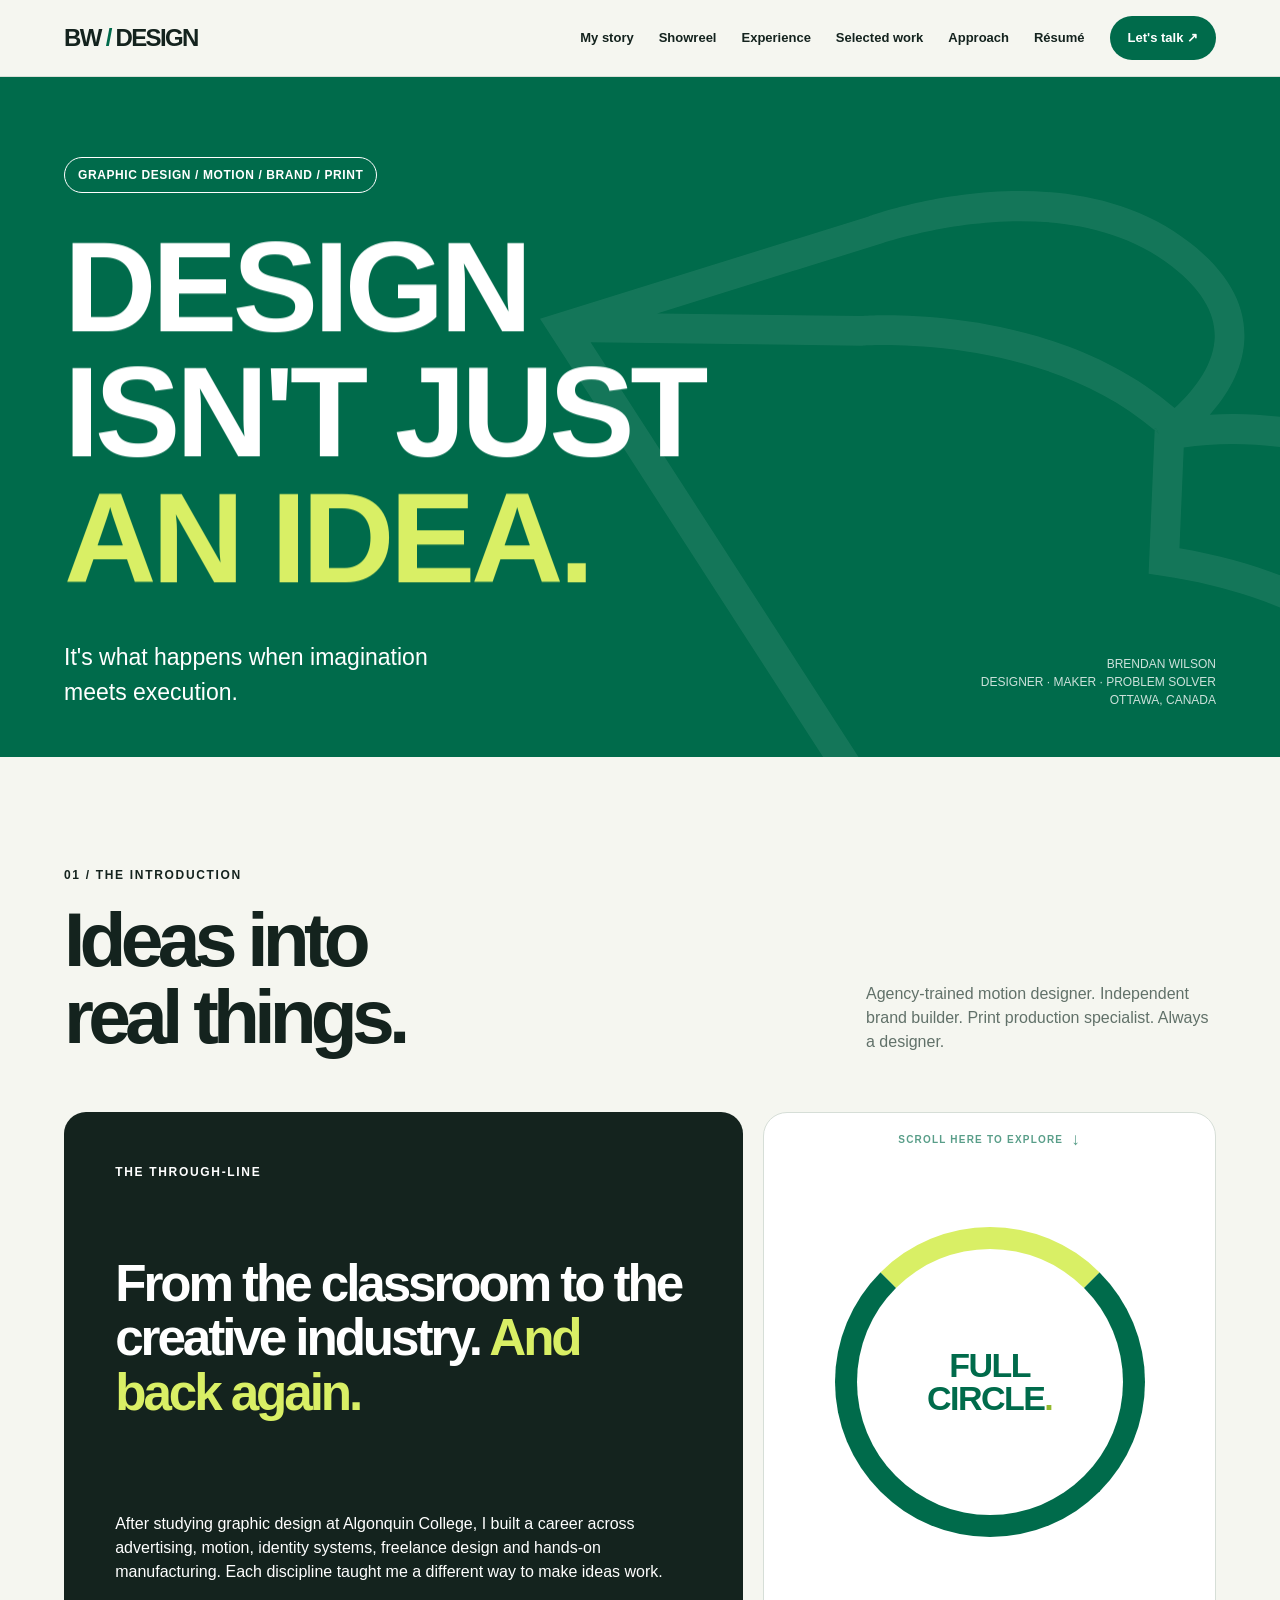
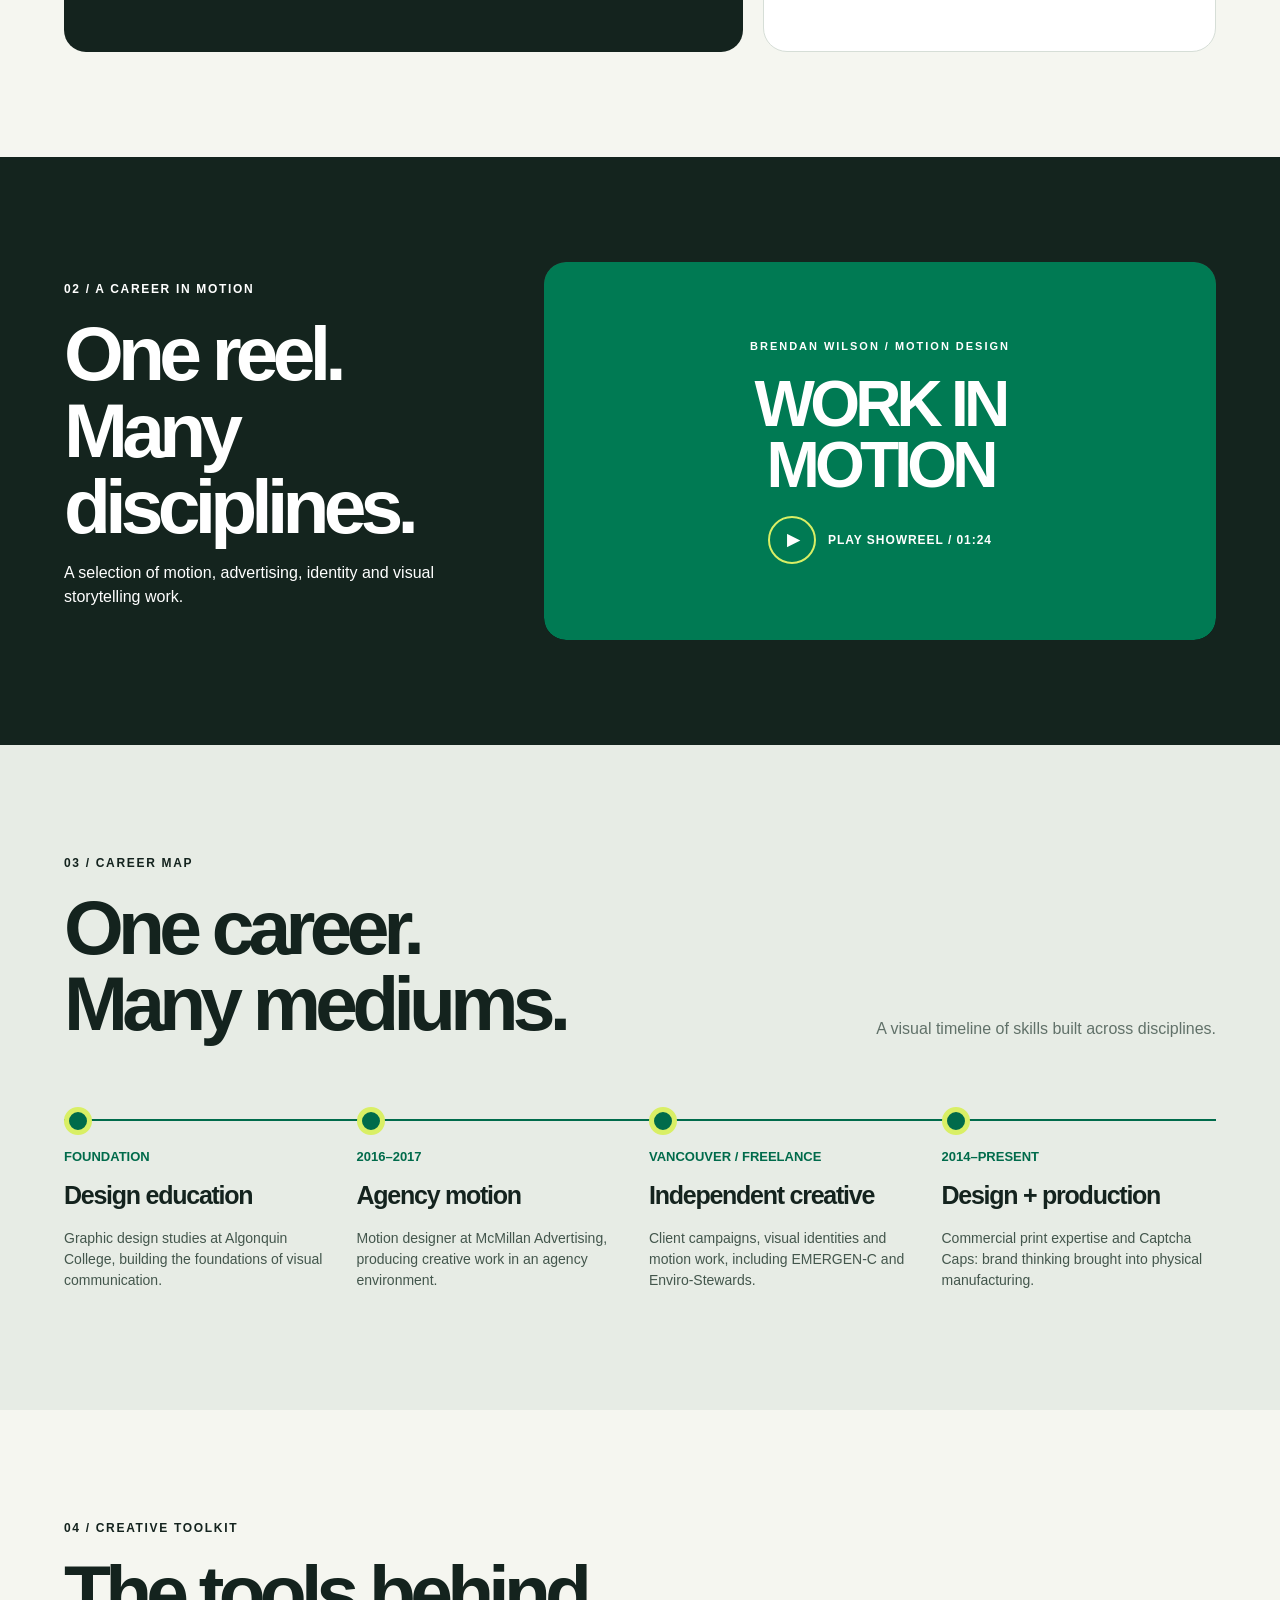
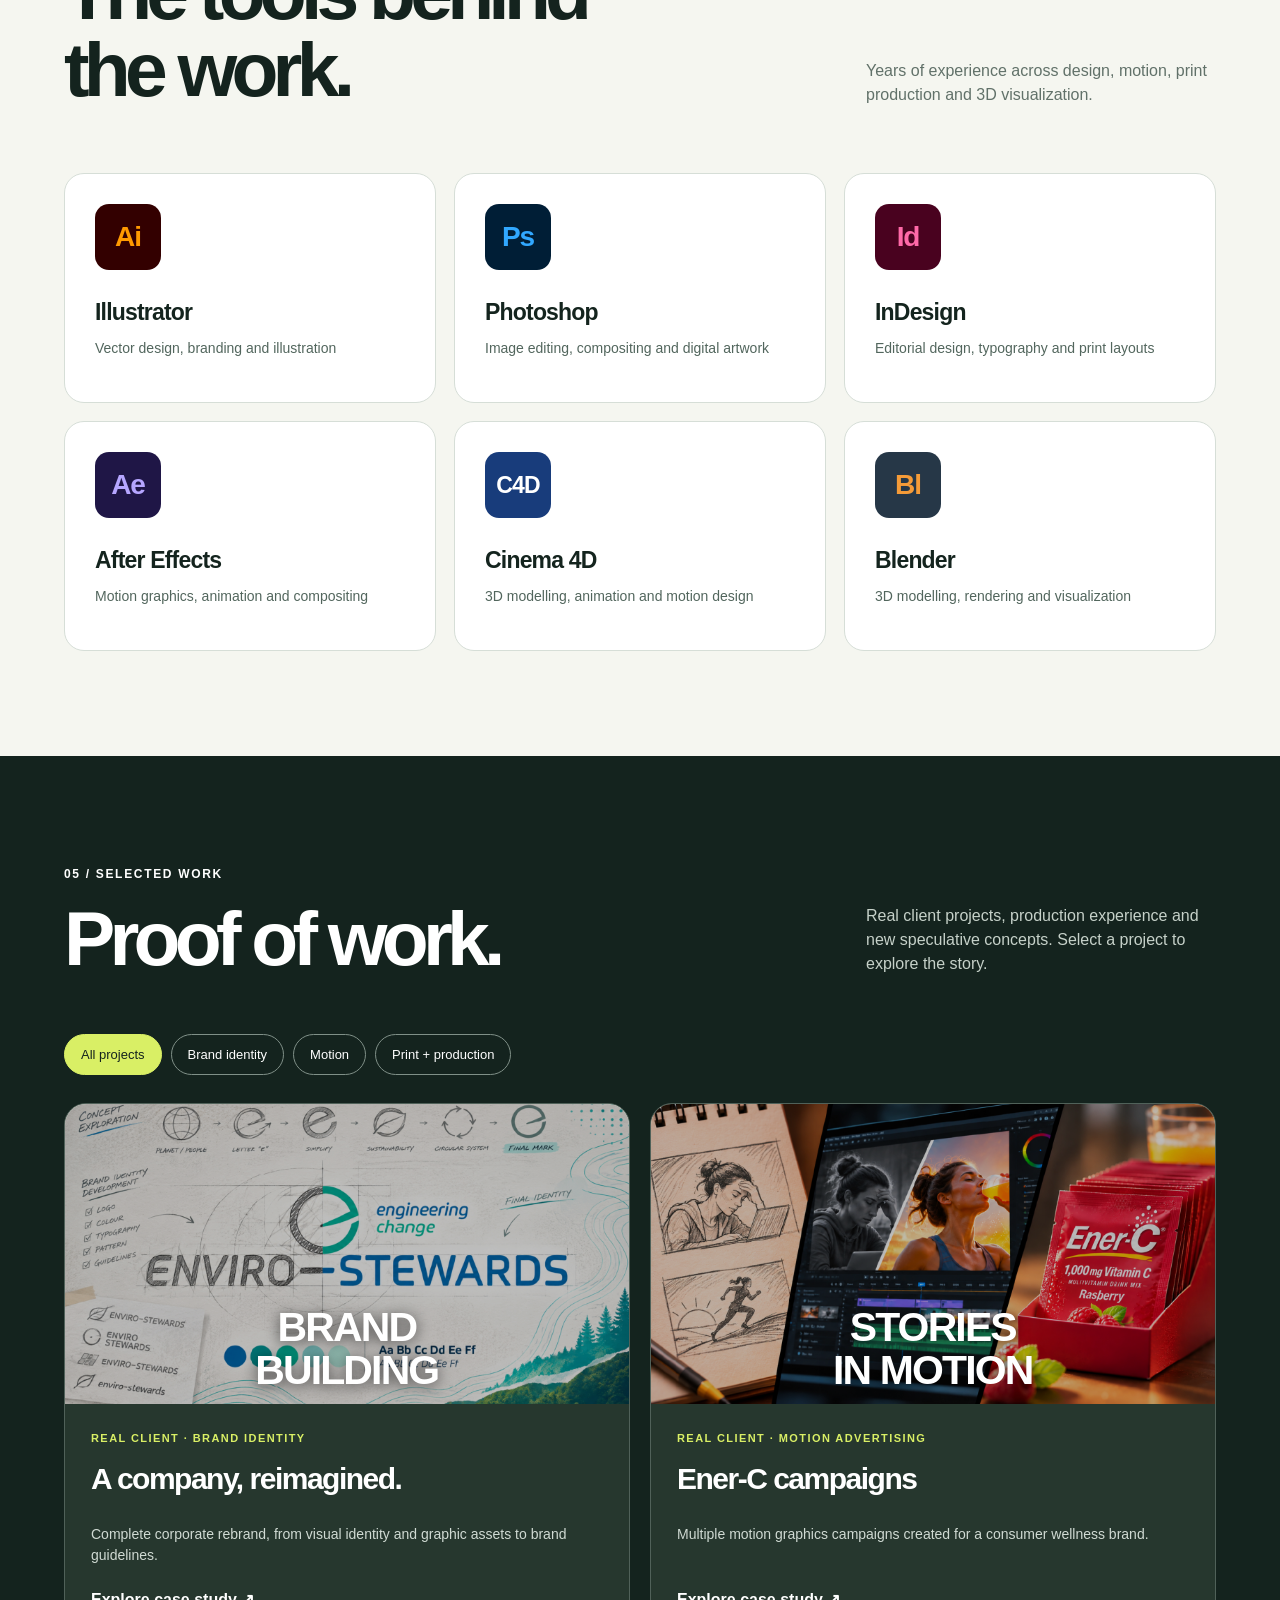
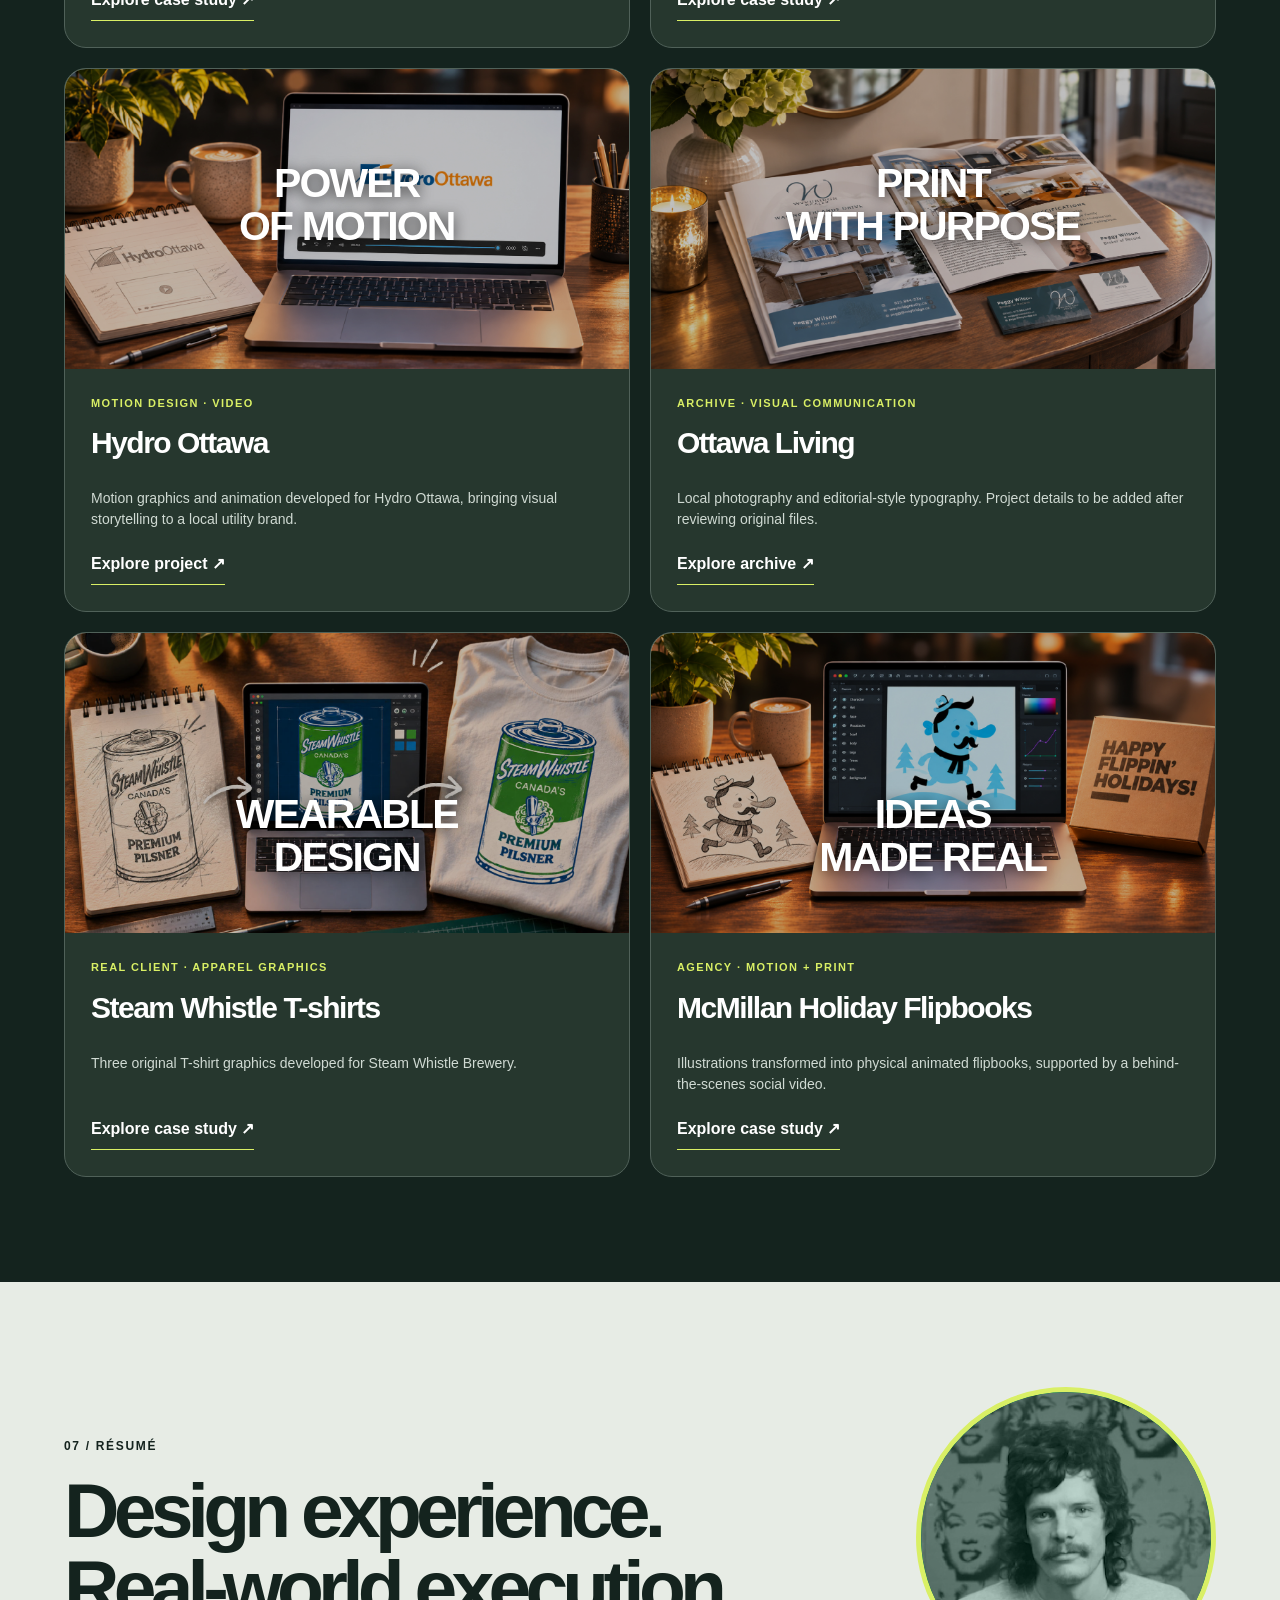
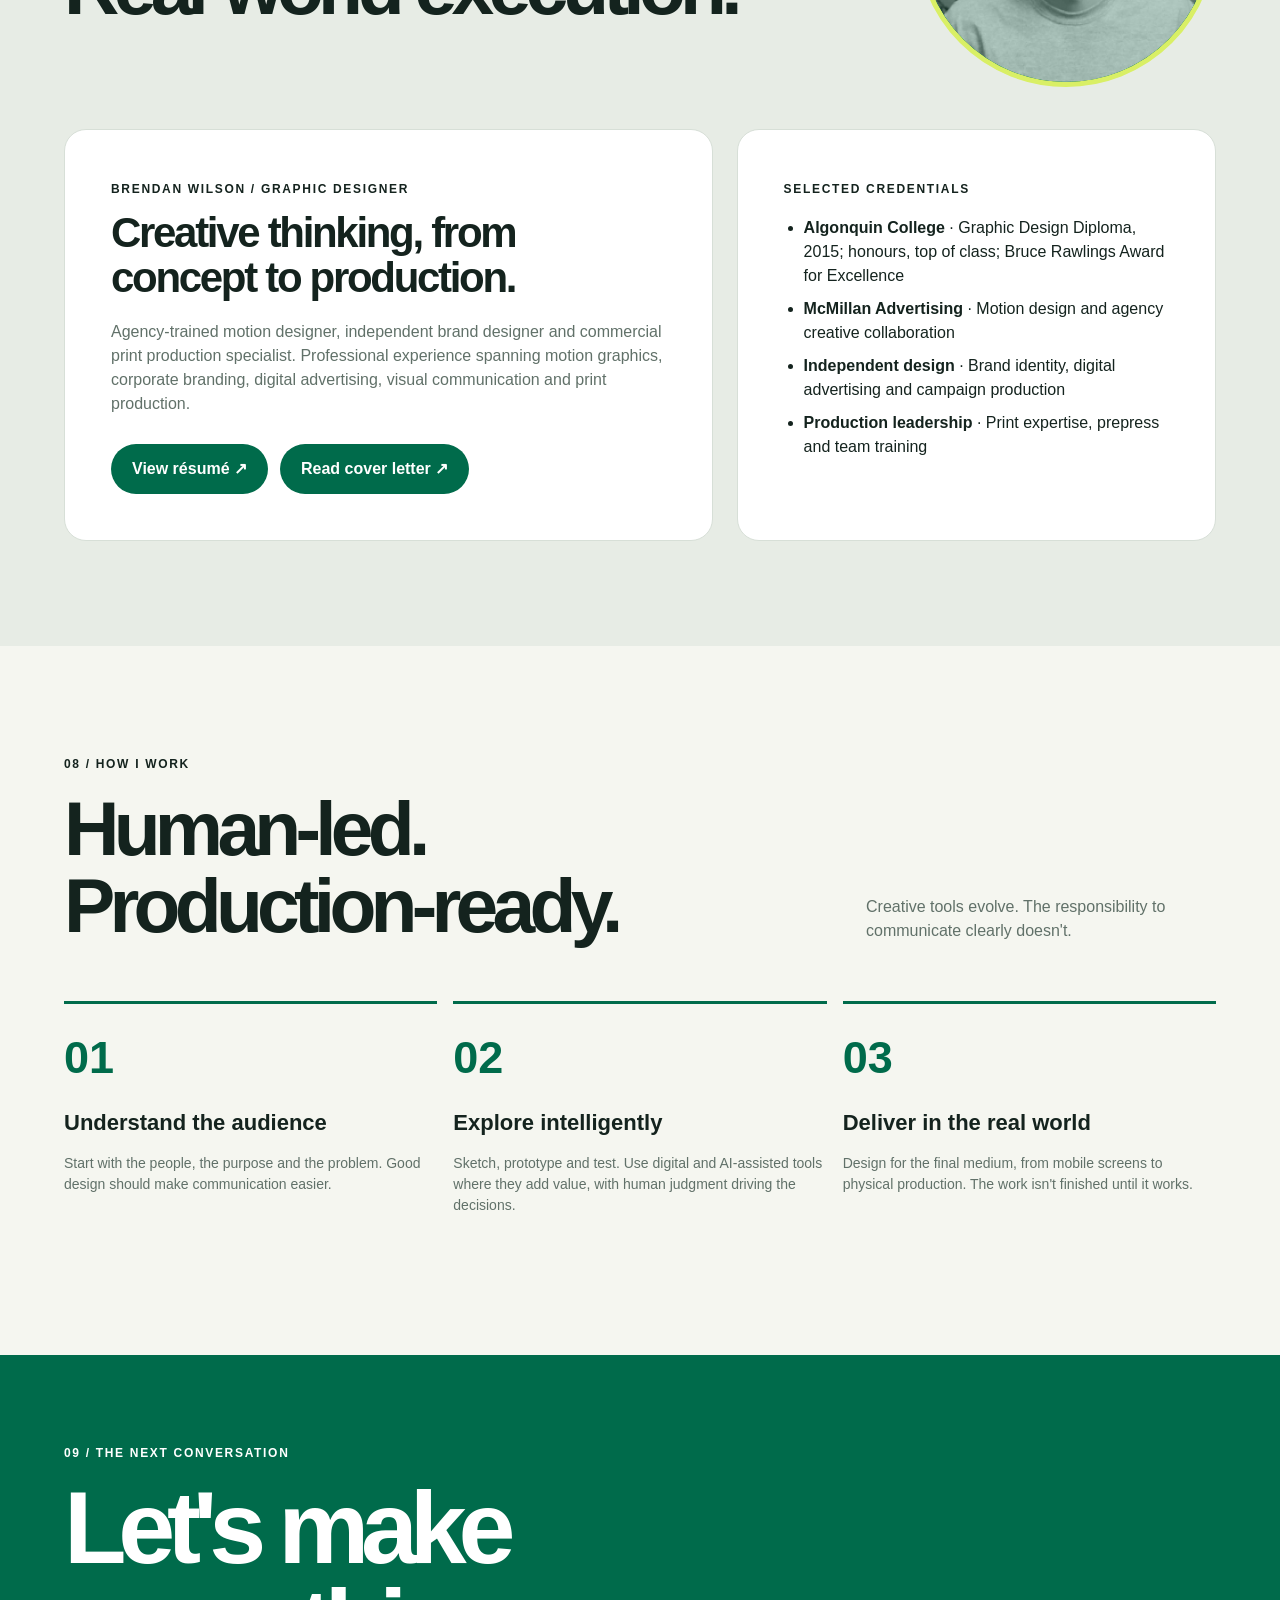
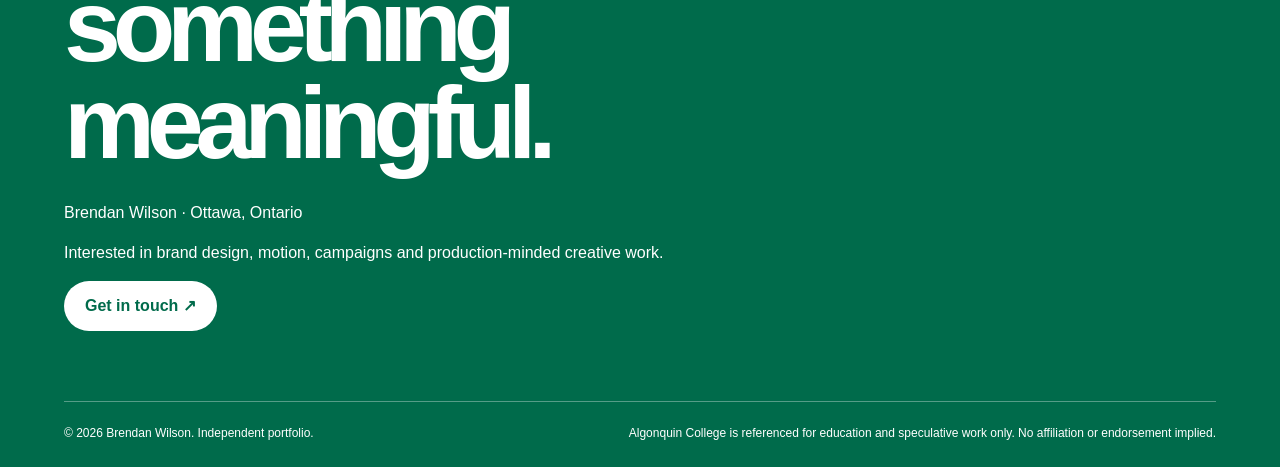
==== commit 8a006a42: "Update index.html" ====
--- a/index.html
+++ b/index.html
@@ -420,7 +420,7 @@
 
     <div class="project-info">
       <span class="type">REAL CLIENT &middot; MOTION ADVERTISING</span>
-      <h3>EMERGEN-C campaigns</h3>
+      <h3>Ener-C campaigns</h3>
       <p>Multiple motion graphics campaigns created for a consumer wellness brand.</p>
       <span class="case-link">Explore case study &nearrow;</span>
     </div>
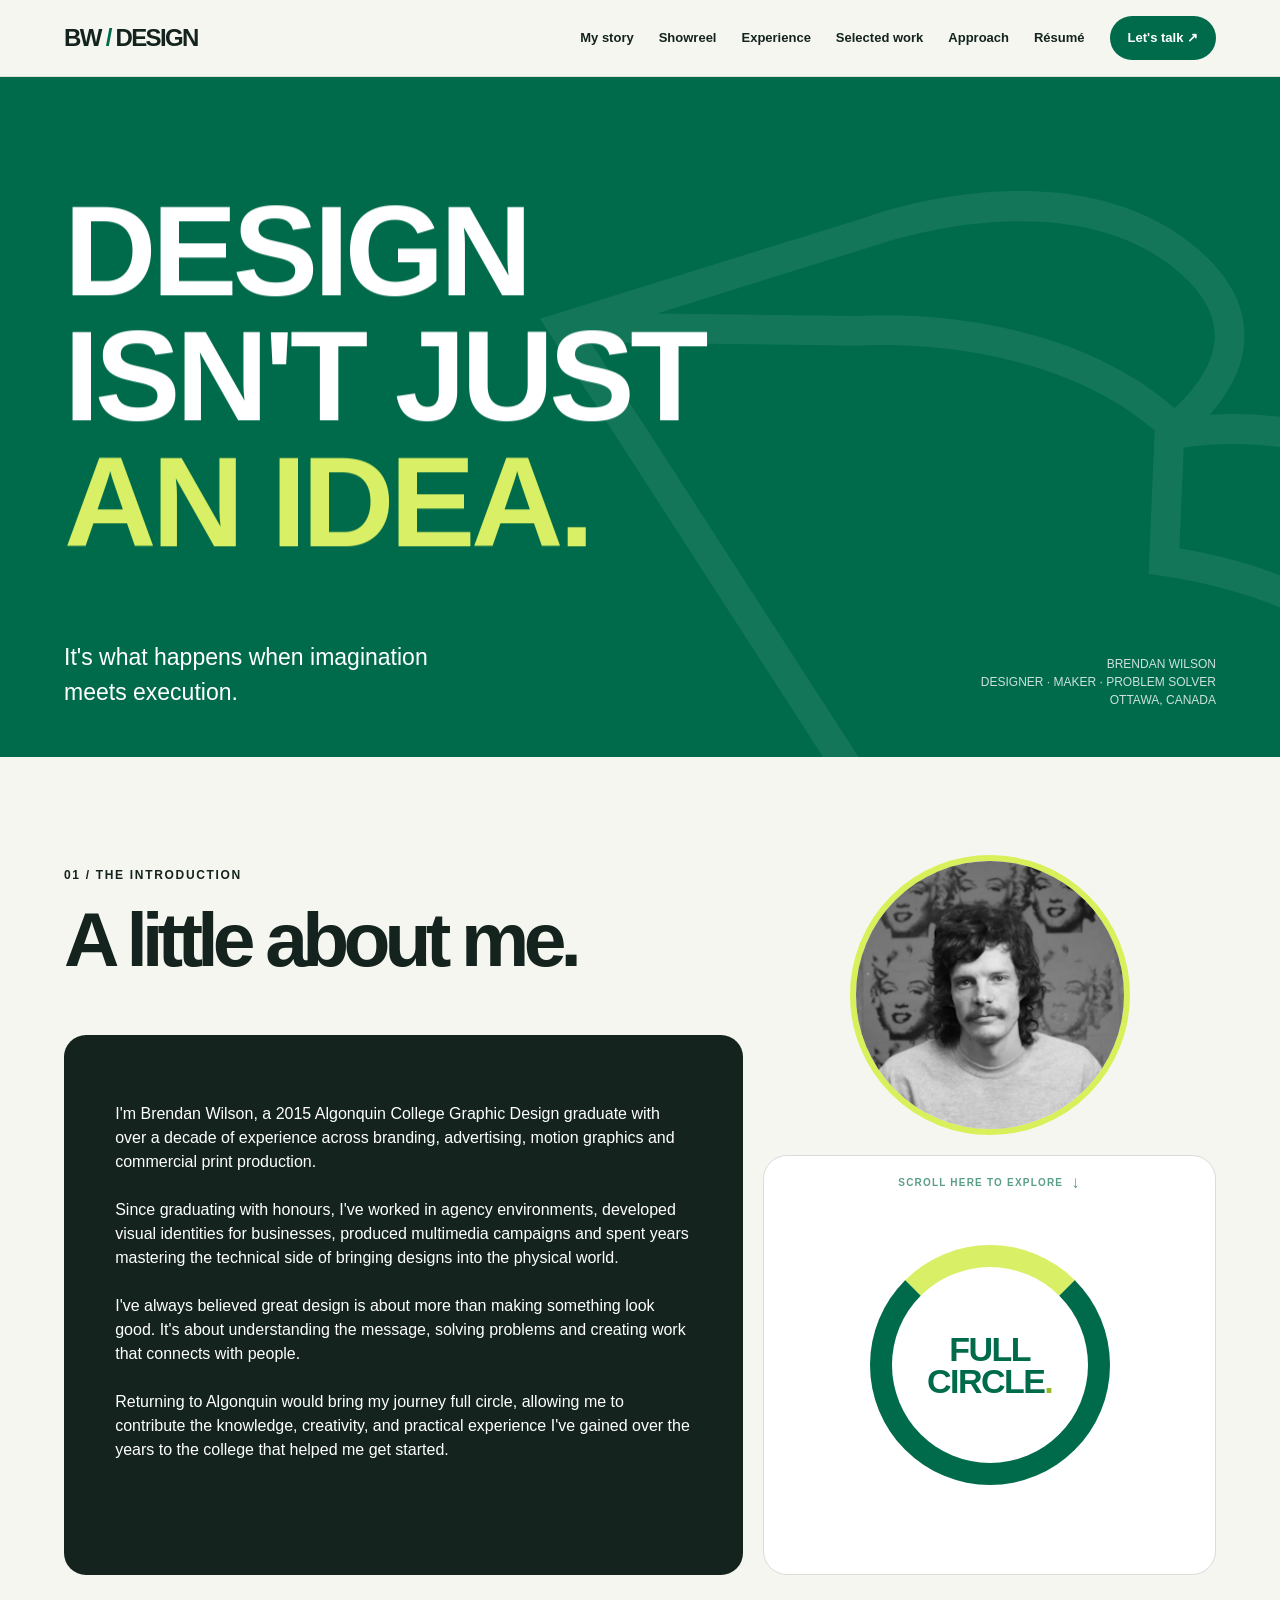
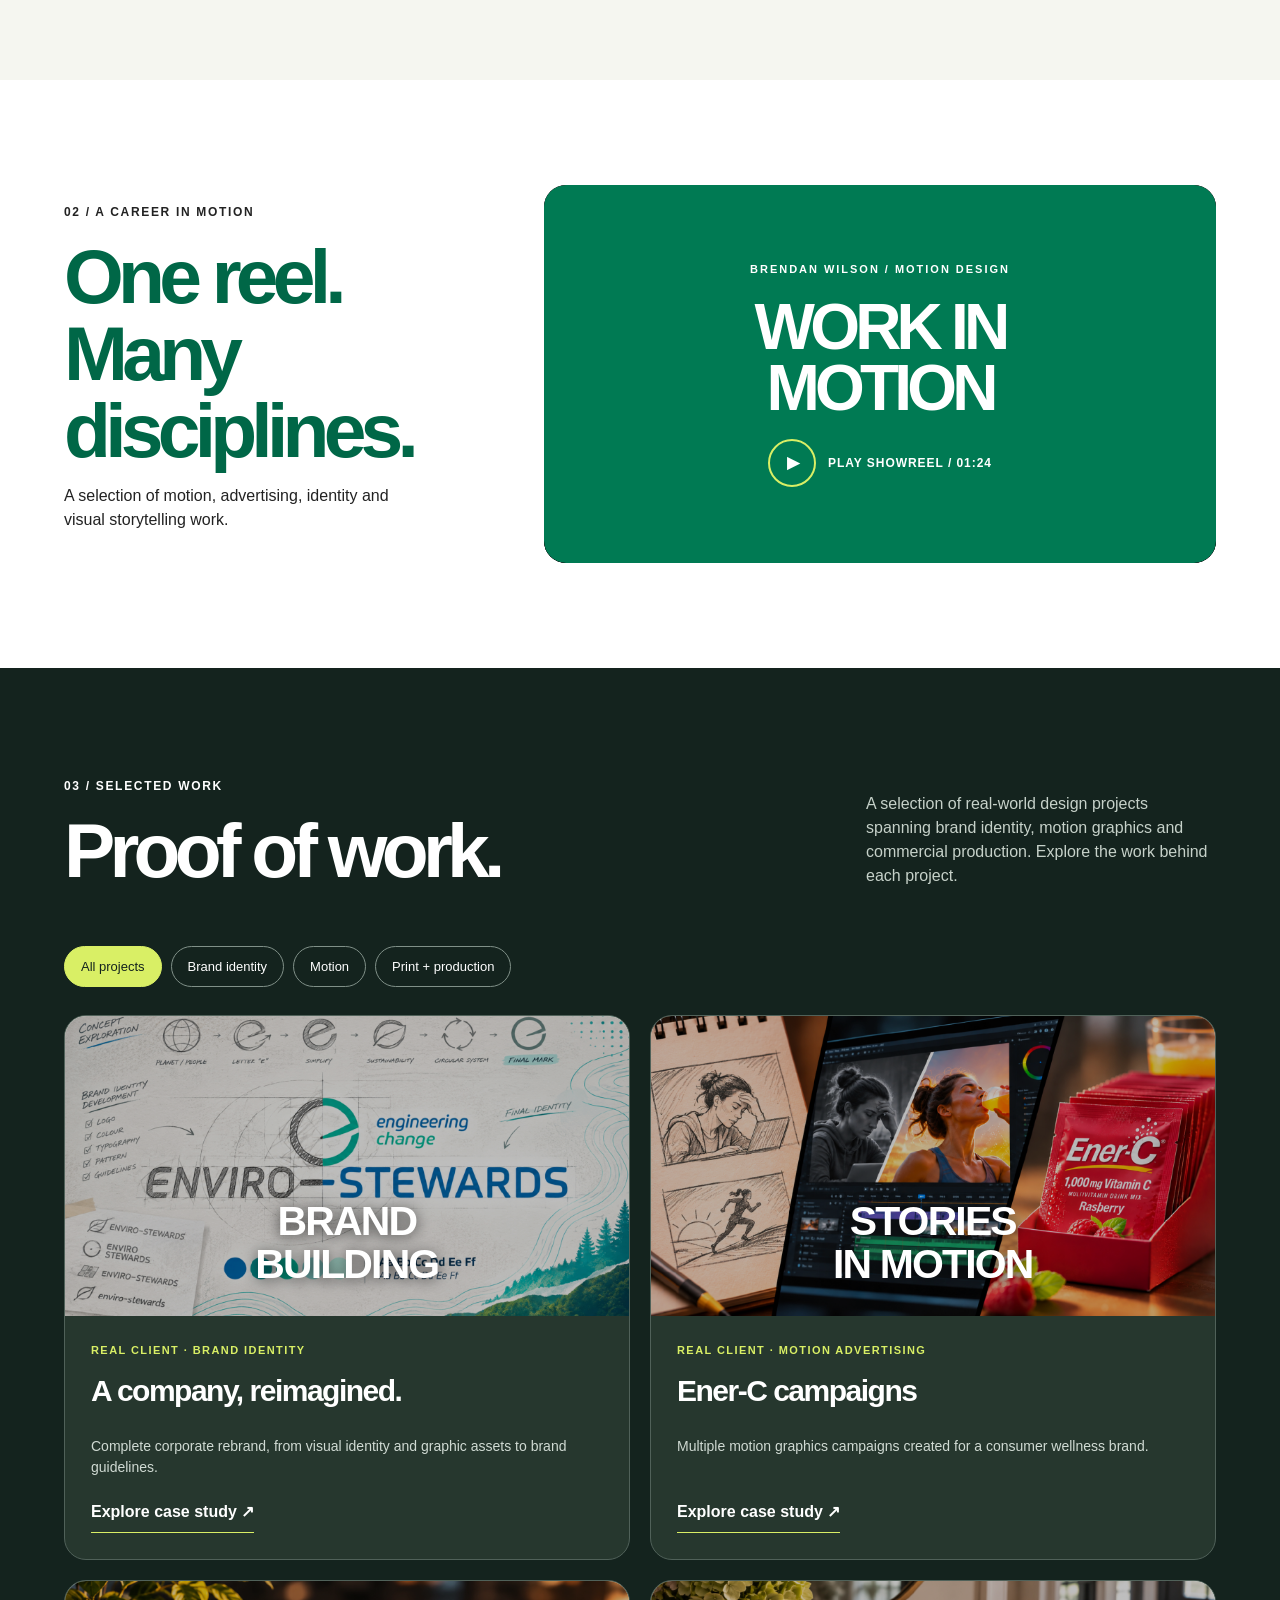
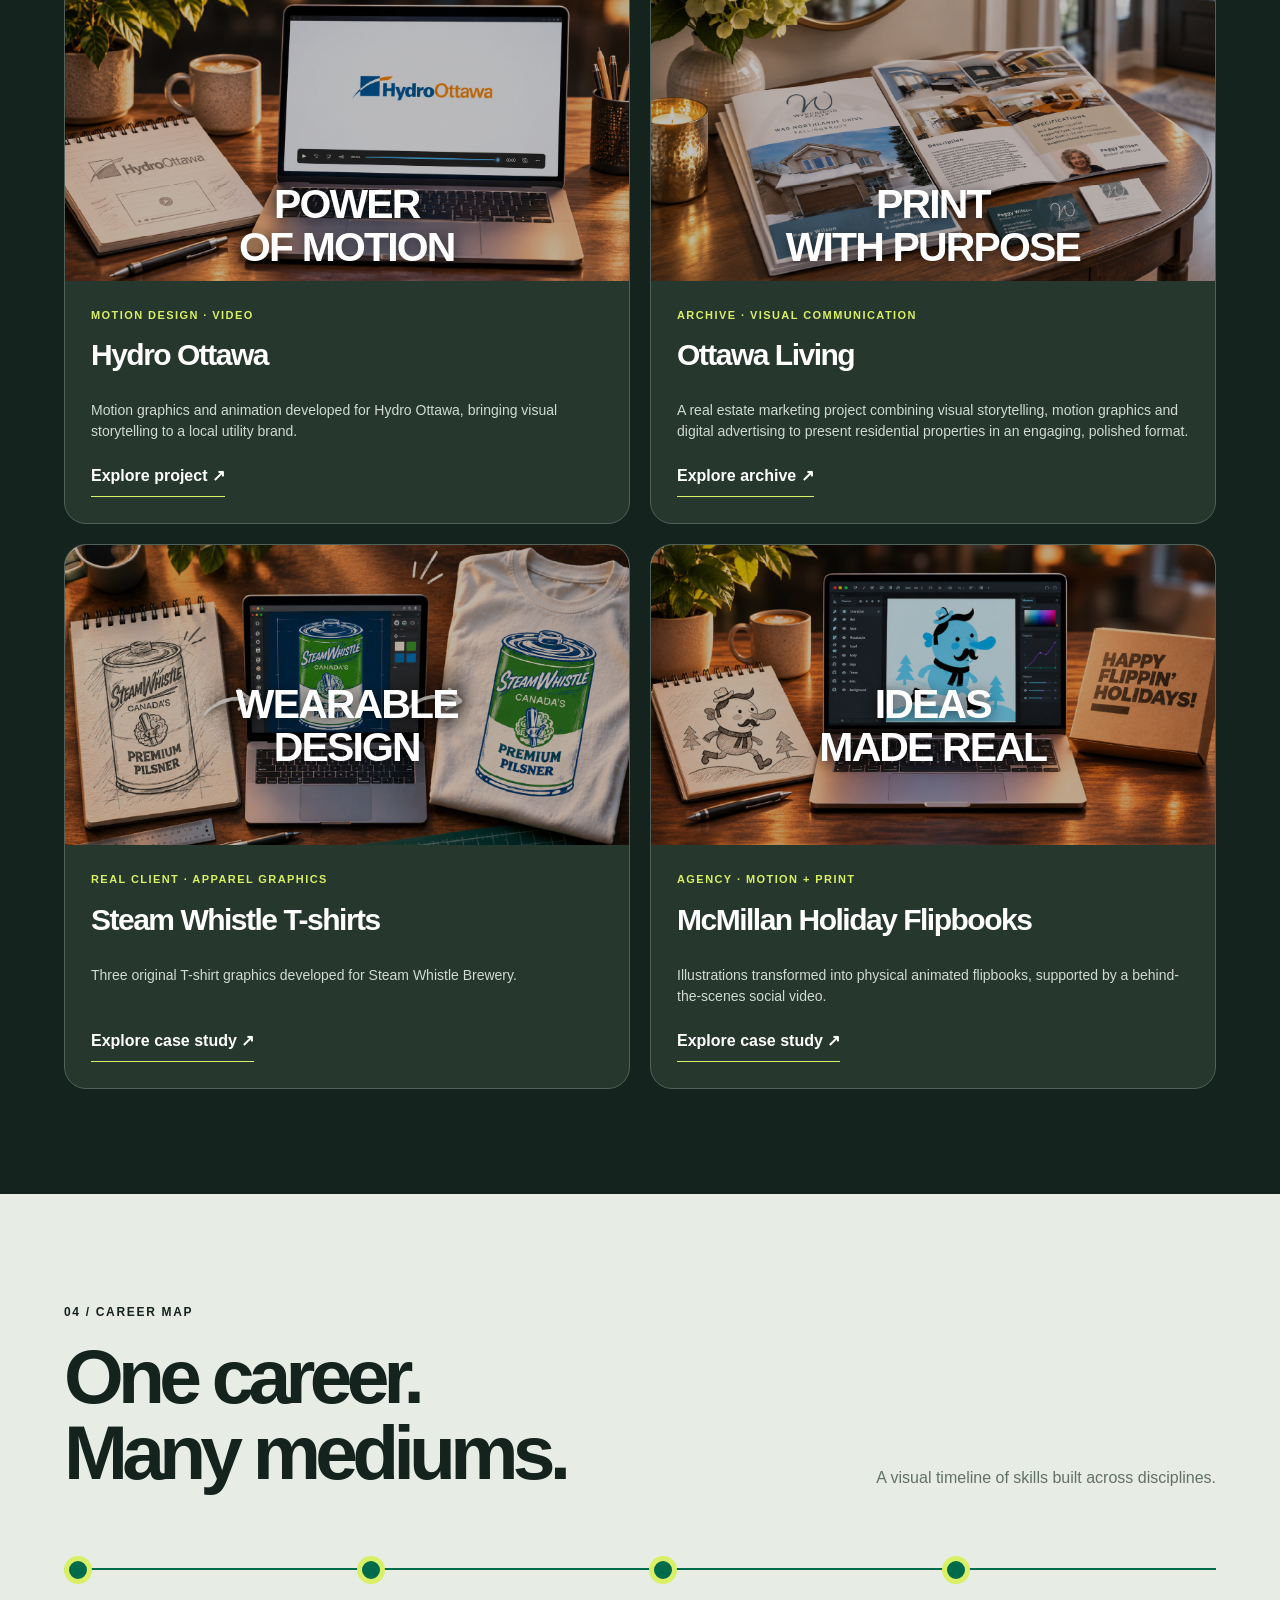
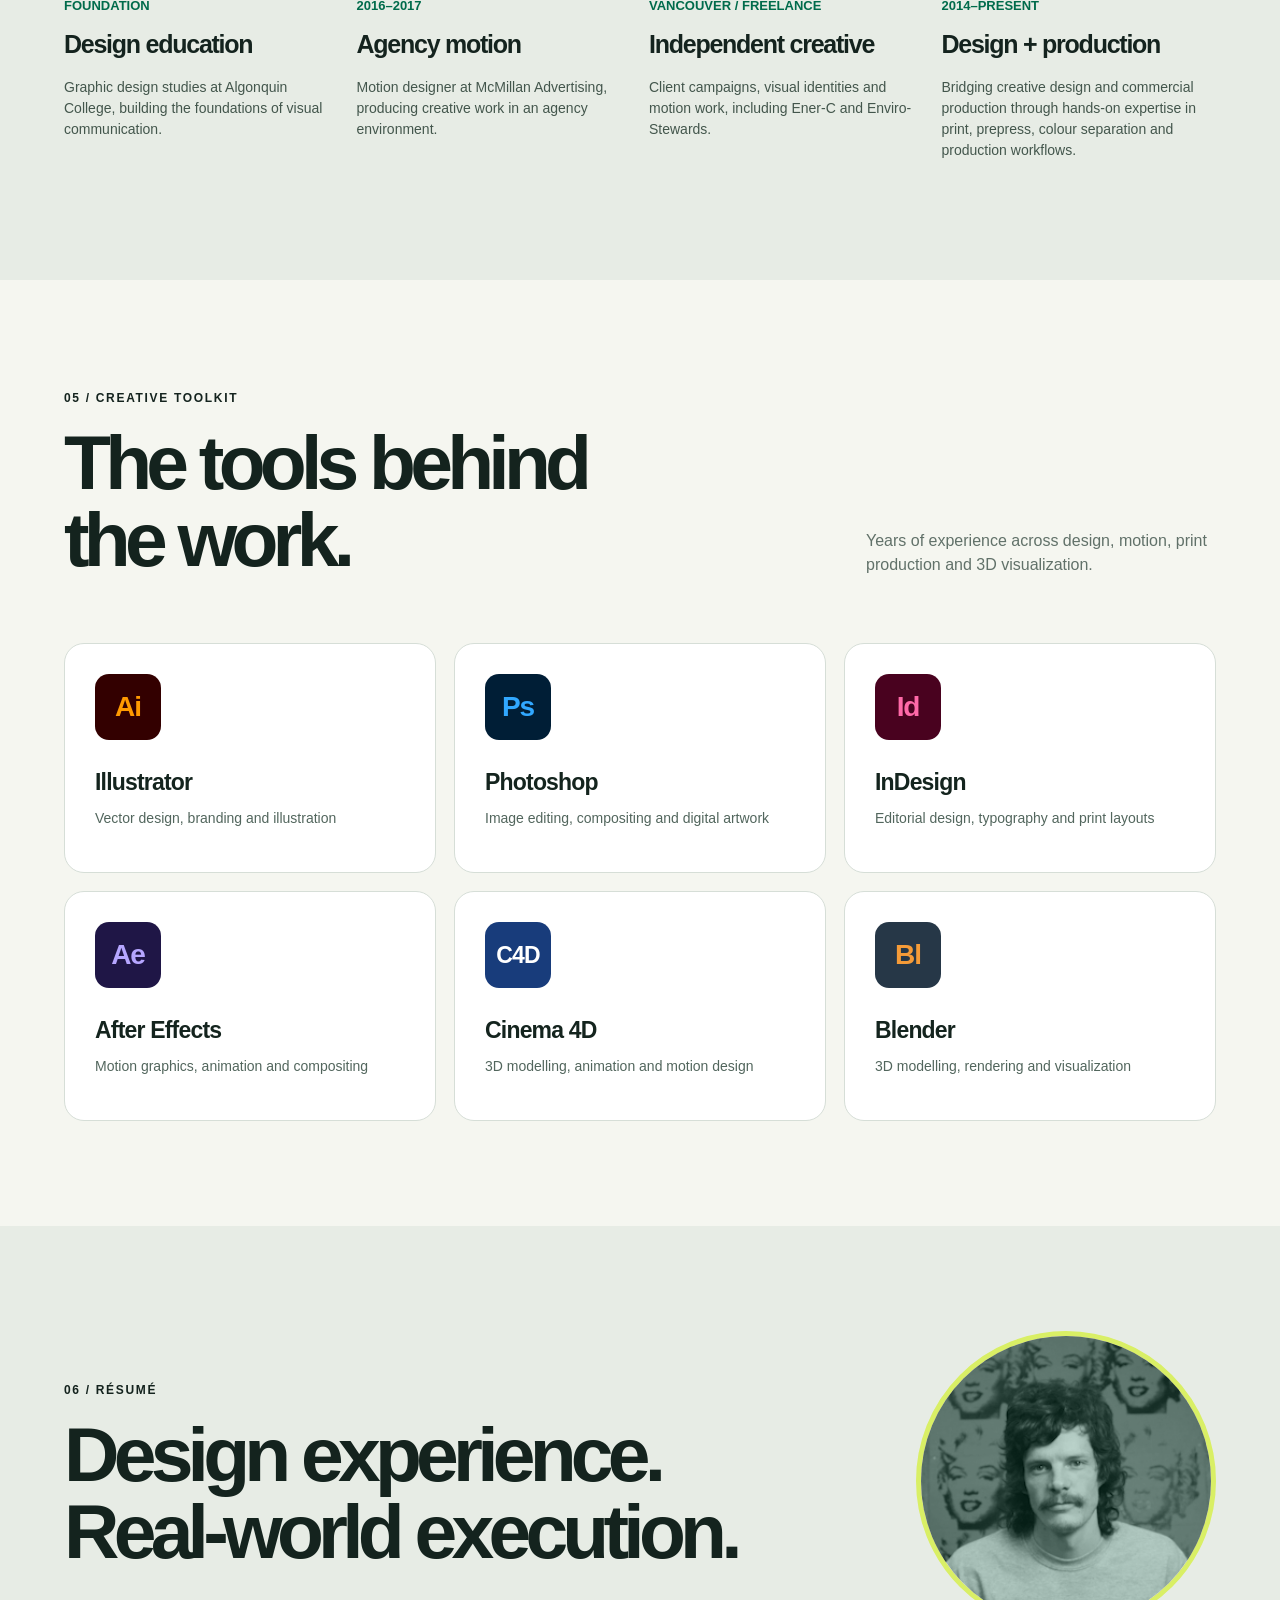
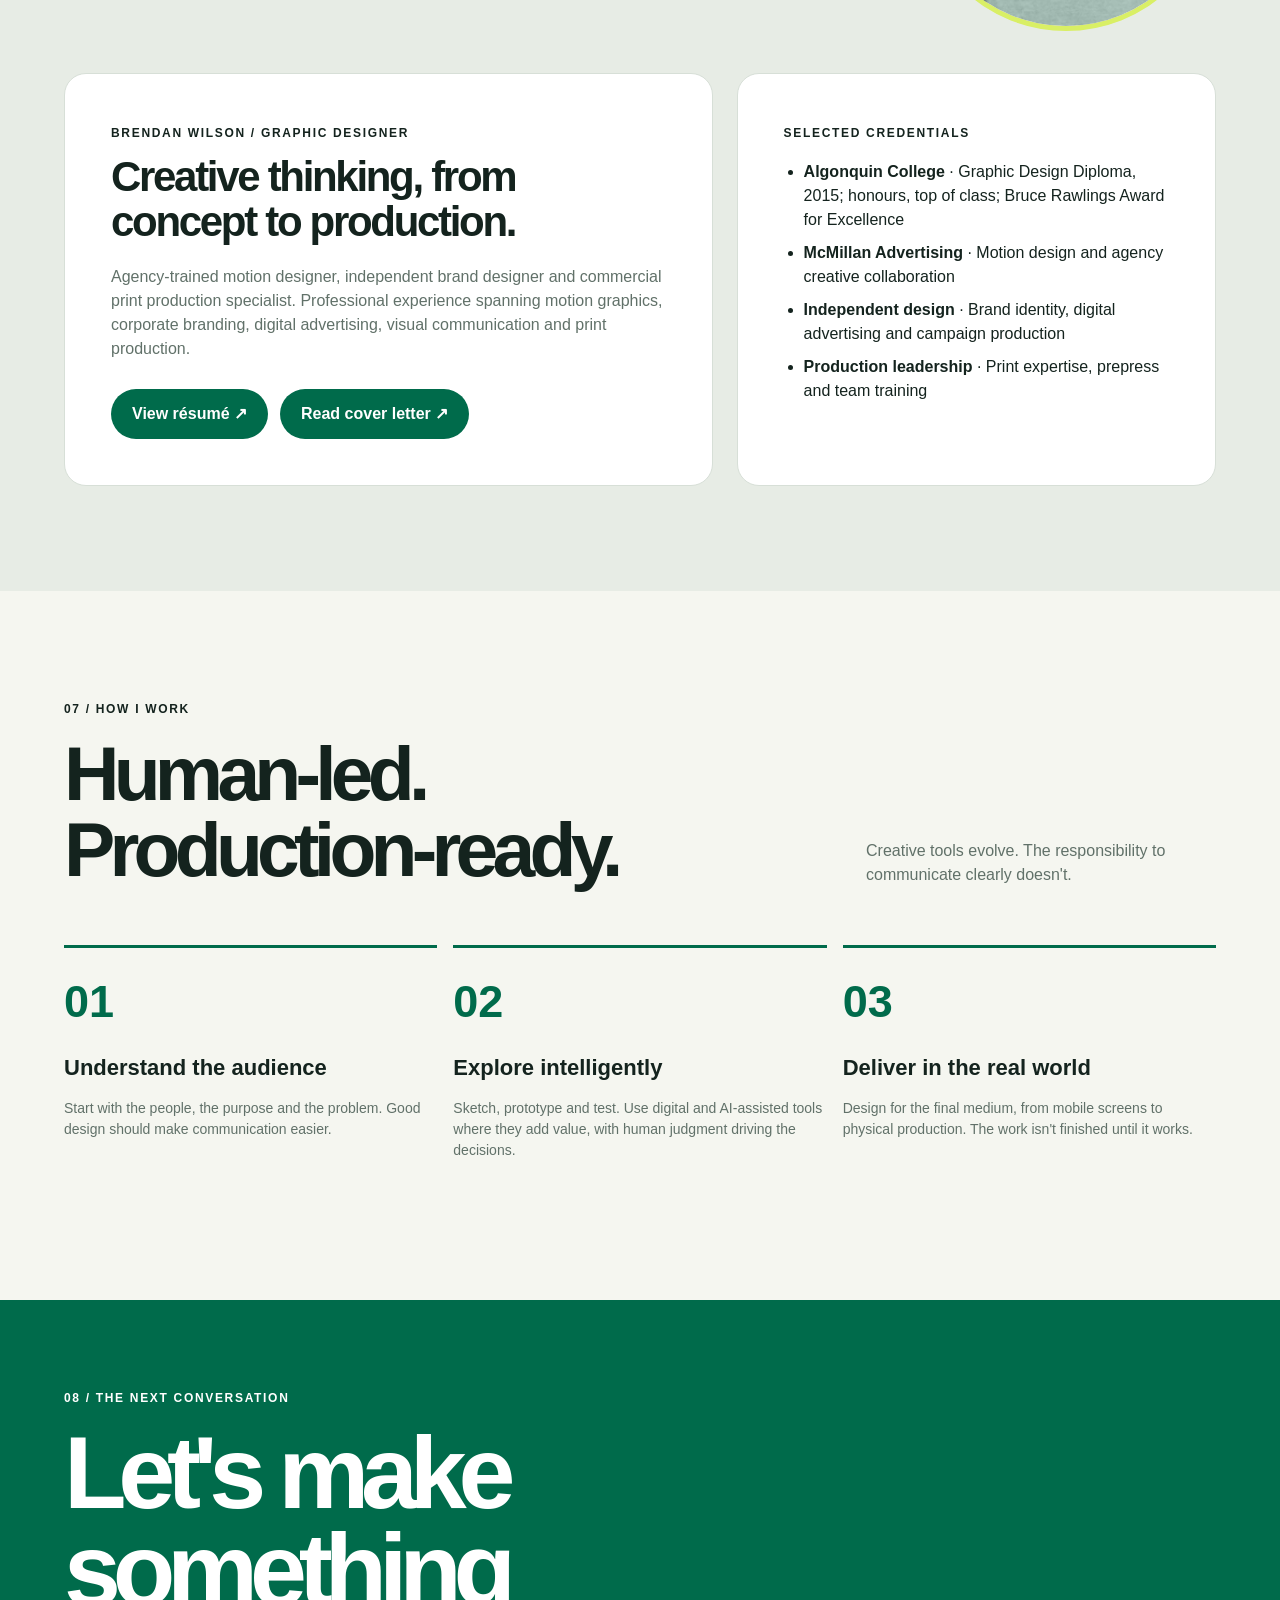
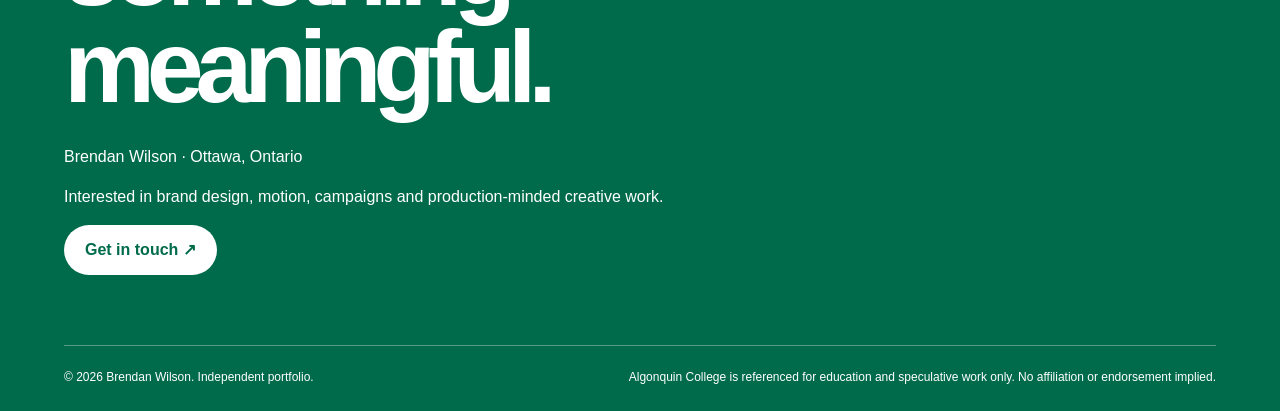
==== commit 3b4aae3c: "Update index.html" ====
--- a/index.html
+++ b/index.html
@@ -55,9 +55,7 @@
    <section class="hero" id="top">
     <div class="wrap">
      <div>
-      <span class="pill">
-       GRAPHIC DESIGN / MOTION / BRAND / PRINT
-      </span>
+
       <h1>
        DESIGN
        <br/>
@@ -91,34 +89,36 @@
         01 / The introduction
        </span>
        <h2>
-        Ideas into
-        <br/>
-        real things.
+        A little about me.
        </h2>
       </div>
-      <p>
-       Agency-trained motion designer. Independent brand builder. Print production specialist. Always a designer.
-      </p>
      </div>
      <div class="intro-grid">
       <div class="statement">
        <span class="eyebrow">
-        THE THROUGH-LINE
+        
        </span>
-       <h3>
-        From the classroom to the creative industry.
-        <strong>
-         And back again.
-        </strong>
-       </h3>
        <p>
-        After studying graphic design at Algonquin College, I built a career across advertising, motion, identity systems, freelance design and hands-on manufacturing. Each discipline taught me a different way to make ideas work.
+        I'm Brendan Wilson, a 2015 Algonquin College Graphic Design graduate with over a decade of experience across branding, advertising, motion graphics and commercial print production.<br>
+<br>Since graduating with honours, I've worked in agency environments, developed visual identities for businesses, produced multimedia campaigns and spent years mastering the technical side of bringing designs into the physical world.<br>
+<br>I've always believed great design is about more than making something look good. It's about understanding the message, solving problems and creating work that connects with people.<br>
+<br>Returning to Algonquin would bring my journey full circle, allowing me to contribute the knowledge, creativity, and practical experience I've gained over the years to the college that helped me get started.<br>
        </p>
       </div>
 
-<!-- FULL CIRCLE / ANIMATED CAREER WHEEL -->
-
-<div class="career-wheel" id="career-wheel">
+
+<!-- PORTRAIT AND FULL CIRCLE -->
+
+<div class="intro-visuals">
+
+  <img
+    src="assets/branding/brendan-portrait.jpg"
+    alt="Brendan Wilson"
+    class="intro-portrait"
+  >
+
+  <div class="career-wheel" id="career-wheel">
+
 
     
 <div class="career-wheel-hint">
@@ -138,26 +138,35 @@
 
   </div>
 
-  <div class="career-wheel-stat stat-one">
-    <strong>20+</strong>
-    <span>Years in commercial<br>print production</span>
-  </div>
-
-  <div class="career-wheel-stat stat-two">
-    <strong>10+</strong>
-    <span>Years of motion design<br>and visual storytelling</span>
-  </div>
-
-  <div class="career-wheel-stat stat-three">
-    <strong>360°</strong>
-    <span>From creative concept<br>to finished object</span>
-  </div>
+
+        <div class="career-wheel-stat stat-one">
+        <strong>2015</strong>
+        <span>AC Graphic Design<br>graduate</span>
+        </div>
+
+        <div class="career-wheel-stat stat-two">
+        <strong>20+</strong>
+        <span>Years in commercial<br>print production</span>
+        </div>
+
+        <div class="career-wheel-stat stat-three">
+        <strong>10+</strong>
+        <span>Years of motion design<br>and visual storytelling</span>
+        </div>
+
+        <div class="career-wheel-stat stat-four">
+        <strong>360°</strong>
+        <span>From creative concept<br>to finished object</span>
+        </div>
 
 </div>
+</div>
 
      </div>
     </div>
    </section>
+
+
    <section class="section reel-section" id="showreel">
     <div class="wrap reel-grid">
      <div>
@@ -170,7 +179,7 @@
        Many disciplines.
       </h2>
       <p>
-       A selection of motion, advertising, identity and visual<br>
+       A selection of motion, advertising, identity and<br>visual
        storytelling work.
       </p>
      </div>
@@ -217,15 +226,193 @@
   </button>
 
 </div>
-
-
    </section>
+
+   <section class="section work" id="portfolio">
+    <div class="wrap">
+     <div class="section-head">
+      <div>
+       <span class="eyebrow">
+        03 / Selected work
+       </span>
+       <h2>
+        Proof of work.
+       </h2>
+      </div>
+        <p>
+        A selection of real-world design projects spanning brand identity, motion graphics and commercial production. Explore the work behind each project.
+        </p>
+     </div>
+     <div aria-label="Filter portfolio" class="filters">
+      <button aria-pressed="true" class="filter active" data-filter="all">
+       All projects
+      </button>
+      <button aria-pressed="false" class="filter" data-filter="brand">
+       Brand identity
+      </button>
+      <button aria-pressed="false" class="filter" data-filter="motion">
+       Motion
+      </button>
+      <button aria-pressed="false" class="filter" data-filter="print">
+       Print + production
+      </button>
+
+     </div>
+
+<div class="projects" id="projects">
+
+  <!-- ENVIRO-STEWARDS -->
+  <article aria-label="Open A company, reimagined. case study"
+           class="project"
+           data-category="brand print"
+           data-project="env"
+           role="button"
+           tabindex="0">
+
+    <div class="art env">
+      <div class="giant">
+        BRAND<br>
+        BUILDING
+      </div>
+    </div>
+
+    <div class="project-info">
+      <span class="type">REAL CLIENT &middot; BRAND IDENTITY</span>
+      <h3>A company, reimagined.</h3>
+      <p>Complete corporate rebrand, from visual identity and graphic assets to brand guidelines.</p>
+      <span class="case-link">Explore case study &nearrow;</span>
+    </div>
+  </article>
+
+  <!-- ENER-C -->
+  <article aria-label="Open EMERGEN-C campaigns case study"
+           class="project"
+           data-category="motion"
+           data-project="em"
+           role="button"
+           tabindex="0">
+
+    <div class="art em">
+      <div class="giant">
+        STORIES<br>
+        IN MOTION
+      </div>
+    </div>
+
+    <div class="project-info">
+      <span class="type">REAL CLIENT &middot; MOTION ADVERTISING</span>
+      <h3>Ener-C campaigns</h3>
+      <p>Multiple motion graphics campaigns created for a consumer wellness brand.</p>
+      <span class="case-link">Explore case study &nearrow;</span>
+    </div>
+  </article>
+
+  <!-- HYDRO OTTAWA -->
+  <article aria-label="Open Hydro Ottawa case study"
+           class="project"
+           data-category="motion"
+           data-project="hydro"
+           role="button"
+           tabindex="0">
+
+    <div class="art hydro">
+      <div class="giant">
+        POWER<br>
+        OF MOTION
+      </div>
+    </div>
+
+    <div class="project-info">
+      <span class="type">MOTION DESIGN &middot; VIDEO</span>
+      <h3>Hydro Ottawa</h3>
+      <p>Motion graphics and animation developed for Hydro Ottawa, bringing visual storytelling to a local utility brand.</p>
+      <span class="case-link">Explore project &nearr;</span>
+    </div>
+  </article>
+
+
+  </article>
+
+  <!-- OTTAWA LIVING / WAYBRIDGE REALTY -->
+  <article aria-label="Open Ottawa Living case study"
+           class="project"
+           data-category="print"
+           data-project="ott"
+           role="button"
+           tabindex="0">
+
+    <div class="art ott">
+      <div class="giant">
+        PRINT<br>
+        WITH PURPOSE
+      </div>
+    </div>
+
+    <div class="project-info">
+      <span class="type">ARCHIVE &middot; VISUAL COMMUNICATION</span>
+      <h3>Ottawa Living</h3>
+      <p>A real estate marketing project combining visual storytelling, motion graphics and digital advertising to present residential properties in an engaging, polished format.</p>
+      <span class="case-link">Explore archive &nearrow;</span>
+    </div>
+  </article>
+
+  <!-- STEAM WHISTLE -->
+  <article aria-label="Open Steam Whistle T-shirts case study"
+           class="project"
+           data-category="print"
+           data-project="steam"
+           role="button"
+           tabindex="0">
+
+    <div class="art steam">
+      <div class="giant">
+        WEARABLE<br>
+        DESIGN
+      </div>
+    </div>
+
+    <div class="project-info">
+      <span class="type">REAL CLIENT &middot; APPAREL GRAPHICS</span>
+      <h3>Steam Whistle T-shirts</h3>
+      <p>Three original T-shirt graphics developed for Steam Whistle Brewery.</p>
+      <span class="case-link">Explore case study &nearrow;</span>
+    </div>
+  </article>
+
+  <!-- MCMILLAN FLIPBOOKS -->
+  <article aria-label="Open McMillan Holiday Flipbooks case study"
+           class="project"
+           data-category="motion print"
+           data-project="flip"
+           role="button"
+           tabindex="0">
+
+    <div class="art flip">
+      <div class="giant">
+        IDEAS<br>
+        MADE REAL
+      </div>
+    </div>
+
+    <div class="project-info">
+      <span class="type">AGENCY &middot; MOTION + PRINT</span>
+      <h3>McMillan Holiday Flipbooks</h3>
+      <p>Illustrations transformed into physical animated flipbooks, supported by a behind-the-scenes social video.</p>
+      <span class="case-link">Explore case study &nearrow;</span>
+    </div>
+  </article>
+
+</div>
+
+    </div>
+   </section>
+
    <section class="section timeline" id="experience">
     <div class="wrap">
      <div class="section-head">
       <div>
        <span class="eyebrow">
-        03 / Career map
+        04 / Career map
        </span>
        <h2>
         One career.
@@ -268,7 +455,7 @@
         Independent creative
        </h3>
        <p>
-        Client campaigns, visual identities and motion work, including EMERGEN-C and Enviro-Stewards.
+        Client campaigns, visual identities and motion work, including Ener-C and Enviro-Stewards.
        </p>
       </article>
       <article class="era">
@@ -279,7 +466,7 @@
         Design + production
        </h3>
        <p>
-        Commercial print expertise and Captcha Caps: brand thinking brought into physical manufacturing.
+        Bridging creative design and commercial production through hands-on expertise in print, prepress, colour separation and production workflows.
        </p>
       </article>
      </div>
@@ -291,7 +478,7 @@
 
     <div class="section-head">
       <div>
-        <span class="eyebrow">04 / Creative toolkit</span>
+        <span class="eyebrow">05 / Creative toolkit</span>
         <h2>
           The tools behind<br>
           the work.
@@ -347,191 +534,14 @@
   </div>
 </section>
 
-   <section class="section work" id="portfolio">
-    <div class="wrap">
-     <div class="section-head">
-      <div>
-       <span class="eyebrow">
-        05 / Selected work
-       </span>
-       <h2>
-        Proof of work.
-       </h2>
-      </div>
-      <p>
-       Real client projects, production experience and new speculative concepts. Select a project to explore the story.
-      </p>
-     </div>
-     <div aria-label="Filter portfolio" class="filters">
-      <button aria-pressed="true" class="filter active" data-filter="all">
-       All projects
-      </button>
-      <button aria-pressed="false" class="filter" data-filter="brand">
-       Brand identity
-      </button>
-      <button aria-pressed="false" class="filter" data-filter="motion">
-       Motion
-      </button>
-      <button aria-pressed="false" class="filter" data-filter="print">
-       Print + production
-      </button>
-
-     </div>
-
-<div class="projects" id="projects">
-
-  <!-- ENVIRO-STEWARDS -->
-  <article aria-label="Open A company, reimagined. case study"
-           class="project"
-           data-category="brand print"
-           data-project="env"
-           role="button"
-           tabindex="0">
-
-    <div class="art env">
-      <div class="giant">
-        BRAND<br>
-        BUILDING
-      </div>
-    </div>
-
-    <div class="project-info">
-      <span class="type">REAL CLIENT &middot; BRAND IDENTITY</span>
-      <h3>A company, reimagined.</h3>
-      <p>Complete corporate rebrand, from visual identity and graphic assets to brand guidelines.</p>
-      <span class="case-link">Explore case study &nearrow;</span>
-    </div>
-  </article>
-
-  <!-- ENER-C -->
-  <article aria-label="Open EMERGEN-C campaigns case study"
-           class="project"
-           data-category="motion"
-           data-project="em"
-           role="button"
-           tabindex="0">
-
-    <div class="art em">
-      <div class="giant">
-        STORIES<br>
-        IN MOTION
-      </div>
-    </div>
-
-    <div class="project-info">
-      <span class="type">REAL CLIENT &middot; MOTION ADVERTISING</span>
-      <h3>Ener-C campaigns</h3>
-      <p>Multiple motion graphics campaigns created for a consumer wellness brand.</p>
-      <span class="case-link">Explore case study &nearrow;</span>
-    </div>
-  </article>
-
-  <!-- HYDRO OTTAWA -->
-  <article aria-label="Open Hydro Ottawa case study"
-           class="project"
-           data-category="motion"
-           data-project="hydro"
-           role="button"
-           tabindex="0">
-
-    <div class="art hydro">
-      <div class="giant">
-        POWER<br>
-        OF MOTION
-      </div>
-    </div>
-
-    <div class="project-info">
-      <span class="type">MOTION DESIGN &middot; VIDEO</span>
-      <h3>Hydro Ottawa</h3>
-      <p>Motion graphics and animation developed for Hydro Ottawa, bringing visual storytelling to a local utility brand.</p>
-      <span class="case-link">Explore project &nearr;</span>
-    </div>
-  </article>
-
-
-  </article>
-
-  <!-- OTTAWA LIVING / WAYBRIDGE REALTY -->
-  <article aria-label="Open Ottawa Living case study"
-           class="project"
-           data-category="print"
-           data-project="ott"
-           role="button"
-           tabindex="0">
-
-    <div class="art ott">
-      <div class="giant">
-        PRINT<br>
-        WITH PURPOSE
-      </div>
-    </div>
-
-    <div class="project-info">
-      <span class="type">ARCHIVE &middot; VISUAL COMMUNICATION</span>
-      <h3>Ottawa Living</h3>
-      <p>Local photography and editorial-style typography. Project details to be added after reviewing original files.</p>
-      <span class="case-link">Explore archive &nearrow;</span>
-    </div>
-  </article>
-
-  <!-- STEAM WHISTLE -->
-  <article aria-label="Open Steam Whistle T-shirts case study"
-           class="project"
-           data-category="print"
-           data-project="steam"
-           role="button"
-           tabindex="0">
-
-    <div class="art steam">
-      <div class="giant">
-        WEARABLE<br>
-        DESIGN
-      </div>
-    </div>
-
-    <div class="project-info">
-      <span class="type">REAL CLIENT &middot; APPAREL GRAPHICS</span>
-      <h3>Steam Whistle T-shirts</h3>
-      <p>Three original T-shirt graphics developed for Steam Whistle Brewery.</p>
-      <span class="case-link">Explore case study &nearrow;</span>
-    </div>
-  </article>
-
-  <!-- MCMILLAN FLIPBOOKS -->
-  <article aria-label="Open McMillan Holiday Flipbooks case study"
-           class="project"
-           data-category="motion print"
-           data-project="flip"
-           role="button"
-           tabindex="0">
-
-    <div class="art flip">
-      <div class="giant">
-        IDEAS<br>
-        MADE REAL
-      </div>
-    </div>
-
-    <div class="project-info">
-      <span class="type">AGENCY &middot; MOTION + PRINT</span>
-      <h3>McMillan Holiday Flipbooks</h3>
-      <p>Illustrations transformed into physical animated flipbooks, supported by a behind-the-scenes social video.</p>
-      <span class="case-link">Explore case study &nearrow;</span>
-    </div>
-  </article>
-
-</div>
-
-    </div>
-   </section>
+
 
 <section class="section resume-section" id="resume">
   <div class="wrap">
 
     <div class="section-head resume-heading">
       <div>
-        <span class="eyebrow">07 / Résumé</span>
+        <span class="eyebrow">06 / Résumé</span>
         <h2>
           Design experience.<br>
           Real-world execution.
@@ -540,7 +550,7 @@
 
       <div class="resume-portrait">
         <img
-          src="assets/branding/brendan-portrait.png"
+          src="assets/branding/brendan-portrait.jpg"
           alt="Portrait of Brendan Wilson"
           loading="lazy"
         >
@@ -647,18 +657,25 @@
 
       <p><strong>Re: Part-time Graphic Designer, Marketing Department (R177270)</strong></p>
 
-Dear Hiring Committee,<br>
-<br>Some opportunities feel like a natural next step. Others feel like coming full circle. The opportunity to return to Algonquin College as a Graphic Designer is both.<br>
-<br>I graduated from Algonquin's Graphic Design program in 2015 with honours, finishing at the top of my class and receiving the Bruce Rawlings Award for Excellence. My time at Algonquin helped shape not only my creative abilities but also the way I approach problem-solving, collaboration and design. The possibility of bringing everything I've learned since then back to the college where my career began is genuinely exciting.<br>
-<br>Over the past decade, I've built a diverse career spanning graphic design, motion graphics, brand development, digital advertising and commercial print production. At McMillan Advertising, where I was hired following my co-op placement, I worked in a collaborative agency environment developing motion graphics, video content and creative assets for clients including QuickBooks and United Rentals. That experience strengthened my ability to interpret creative briefs, contribute ideas and deliver polished work within a professional marketing environment.<br>
-<br>As an independent designer, I've taken projects from initial concept through to final execution. I led the visual rebrand of Enviro-Stewards, developing its identity, supporting materials and brand guidelines to establish a consistent visual language. For EMERGEN-C, I developed and produced digital advertising campaigns involving creative direction, filming, editing, compositing and motion graphics. These projects required more than technical proficiency. They demanded an understanding of audiences, clear communication, visual storytelling and the ability to translate marketing objectives into engaging creative work.<br>
-<br>My background in commercial print production adds another dimension to that experience. Having worked extensively with production processes, prepress, materials and fabrication, I understand how design decisions translate into finished products. Whether producing digital assets, promotional materials, signage or print collateral, I bring an appreciation for both creative quality and the practical requirements of execution.<br>
-<br>I am proficient in Adobe Illustrator, Photoshop, InDesign and After Effects, with additional experience in Cinema 4D and Blender. More importantly, I understand how to use these tools together to develop cohesive creative solutions across print, digital and multimedia platforms. I recognize the importance of maintaining brand consistency, considering accessibility and adapting visual communication to different audiences and objectives.<br>
-<br>What makes this opportunity especially meaningful is the chance to contribute to an institution that had such a positive impact on my own life. I know firsthand what Algonquin can mean to its students. The prospect of creating work that supports student recruitment, strengthens the college's identity and communicates the opportunities available here is something I would approach with real enthusiasm and pride.<br>
-<br>I would welcome the opportunity to bring my creative experience, technical knowledge and genuine connection to Algonquin College to your Marketing team.<br>
-<br>Thank you for your time and consideration. I look forward to the opportunity to discuss how I can contribute.<br>
-
-      <br><p>Sincerely,<br>Brendan Wilson</p>
+
+<p>Dear Hiring Committee,</p>
+
+<p>Some opportunities feel like a natural next step. Others feel like coming full circle. The opportunity to return to Algonquin College as a Graphic Designer is both.</p>
+
+<p>I graduated from Algonquin's Graphic Design program in 2015 with honours, finishing at the top of my class and receiving the Bruce Rawlings Award for Excellence. My time at Algonquin shaped the designer I became, and the possibility of bringing a decade of professional experience back to the college where my career began is genuinely exciting.</p>
+
+<p>My career has spanned graphic design, motion graphics, brand development, digital advertising and commercial print production. At McMillan Advertising, where I was hired following my co-op placement, I developed motion graphics, video content and creative assets for clients including QuickBooks and United Rentals. Working in a collaborative agency environment strengthened my ability to interpret briefs, contribute creative ideas and deliver polished work under deadlines.</p>
+
+<p>As an independent designer, I've led projects from concept through execution. For Enviro-Stewards, I developed a complete visual identity, supporting assets and brand guidelines. For Ener-C, I created digital advertising campaigns involving creative direction, filming, editing, compositing and motion graphics. These experiences strengthened my ability to translate communication objectives into effective visual solutions.</p>
+
+<p>My extensive background in commercial print production gives me a practical understanding of how designs move from screen to finished product. Combined with proficiency in Adobe Illustrator, Photoshop, InDesign and After Effects, as well as experience in Cinema 4D and Blender, I bring a versatile skill set across print, digital and multimedia applications.</p>
+
+<p>What makes this opportunity especially meaningful is the chance to contribute to an institution that had such a positive impact on my own life. I know firsthand what Algonquin can mean to its students, and I would take genuine pride in creating work that supports the college's identity, communicates its opportunities and connects with future students.</p>
+
+<p>Thank you for your time and consideration. I would welcome the opportunity to discuss how my experience and connection to Algonquin College could contribute to your Marketing team.</p>
+
+<p>Sincerely,<br>Brendan Wilson</p>
+
 
     </div>
 
@@ -671,7 +688,7 @@
      <div class="section-head">
       <div>
        <span class="eyebrow">
-        08 / How I work
+        07 / How I work
        </span>
        <h2>
         Human-led.
@@ -724,7 +741,7 @@
   <footer class="footer" id="contact">
    <div class="wrap">
     <span class="eyebrow">
-     09 / The next conversation
+     08 / The next conversation
     </span>
     <h2>
      Let's make something meaningful.
@@ -774,7 +791,7 @@
 
     <img
       class="contact-card-portrait"
-      src="assets/branding/brendan-portrait.png"
+      src="assets/branding/brendan-portrait.jpg"
       alt="Portrait of Brendan Wilson"
     >
 
--- a/css/styles.css
+++ b/css/styles.css
@@ -268,7 +268,7 @@
     min-height: 400px;
     display: flex;
     flex-direction: column;
-    justify-content: space-between
+    justify-content: flex-start;
 }
 
 .statement h3 {
@@ -807,7 +807,7 @@
 
 @media(max-width:600px) {
     .hero .wrap {
-        min-height: 620px;
+        min-height: 520px;
         padding-top: 75px
     }
 
@@ -1646,8 +1646,8 @@
 
 .career-wheel-graphic {
   position: absolute;
-  width: 310px;
-  height: 310px;
+  width: 240px;
+  height: 240px;
   top: 50%;
   left: 50%;
   transform: translate(-50%, -50%);
@@ -1734,14 +1734,6 @@
   align-items: flex-end;
 }
 
-.stat-three {
-  bottom: 25px;
-  left: 50%;
-  transform: translate(-50%, 16px);
-  text-align: center;
-  align-items: center;
-}
-
 /* Revealed statistics */
 
 .career-wheel-stat.is-visible {
@@ -1749,9 +1741,6 @@
   transform: translateY(0);
 }
 
-.stat-three.is-visible {
-  transform: translate(-50%, 0);
-}
 
 /* Responsive layout */
 
@@ -1846,18 +1835,21 @@
 
 
 /* ==========================================
-   SECTION 02 / CAREER IN MOTION
+    / CAREER IN MOTION
    ========================================== */
 
 #showreel {
-  background: #14241e;
-  color: #ffffff;
-}
-
-#showreel h2,
+  background: #ffffff;
+  color: #222222;
+}
+
+#showreel h2 {
+  color: #006747;
+}
+
 #showreel p,
 #showreel .eyebrow {
-  color: #ffffff;
+  color: #222222;
 }
 
 
@@ -2874,10 +2866,130 @@
   border: none;
 }
 
-
-
-
-
-
-
-
+/* Hide Full Circle interactive wheel on mobile */
+@media (max-width: 768px) {
+  #career-wheel {
+    display: none !important;
+  }
+}
+
+/* Mobile hero background logo */
+@media (max-width: 768px) {
+  .hero::after {
+    right: -40px;
+    top: 40px;
+    width: 85vw;
+    opacity: 0.08;
+  }
+}
+
+
+
+/* Introduction portrait and Full Circle layout */
+
+.intro-visuals {
+  display: flex;
+  flex-direction: column;
+  align-items: center;
+  gap: 20px;
+  min-width: 0;
+  width: 100%;
+}
+
+.intro-portrait {
+  width: 280px;
+  height: 280px;
+  border: 6px solid #d9f05a;
+  border-radius: 50%;
+  object-fit: cover;
+  flex-shrink: 0;
+  transform: translateY(-180px);
+  margin-bottom: -180px;
+}
+
+
+
+.intro-visuals .career-wheel {
+  width: 100%;
+  height: 420px;
+  min-height: 420px;
+  box-sizing: border-box;
+}
+
+
+/* Full Circle: four corner statistics */
+
+.intro-visuals .career-wheel-stat {
+  position: absolute;
+  width: 42%;
+  z-index: 2;
+}
+
+.intro-visuals .stat-one {
+  top: 48px;
+  left: 24px;
+  right: auto;
+  bottom: auto;
+  text-align: left;
+}
+
+.intro-visuals .stat-two {
+  top: 48px;
+  right: 24px;
+  left: auto;
+  bottom: auto;
+  text-align: right;
+}
+
+.intro-visuals .stat-three {
+  bottom: 20px;
+  right: 24px;
+  left: auto;
+  top: auto;
+  text-align: right;
+}
+
+.intro-visuals .stat-four {
+  bottom: 20px;
+  left: 24px;
+  right: auto;
+  top: auto;
+  text-align: left;
+}
+
+
+/* Four-corner Full Circle layout */
+
+.intro-visuals .career-wheel-stat {
+  transform: none;
+}
+
+.intro-visuals .stat-three,
+.intro-visuals .stat-four {
+  align-items: flex-start;
+}
+
+.intro-visuals .stat-three {
+  align-items: flex-end;
+}
+
+
+/* Hide introduction portrait on mobile */
+@media (max-width: 600px) {
+  .intro-portrait {
+    display: none;
+  }
+}
+
+
+
+
+
+
+
+
+
+
+
+
+
